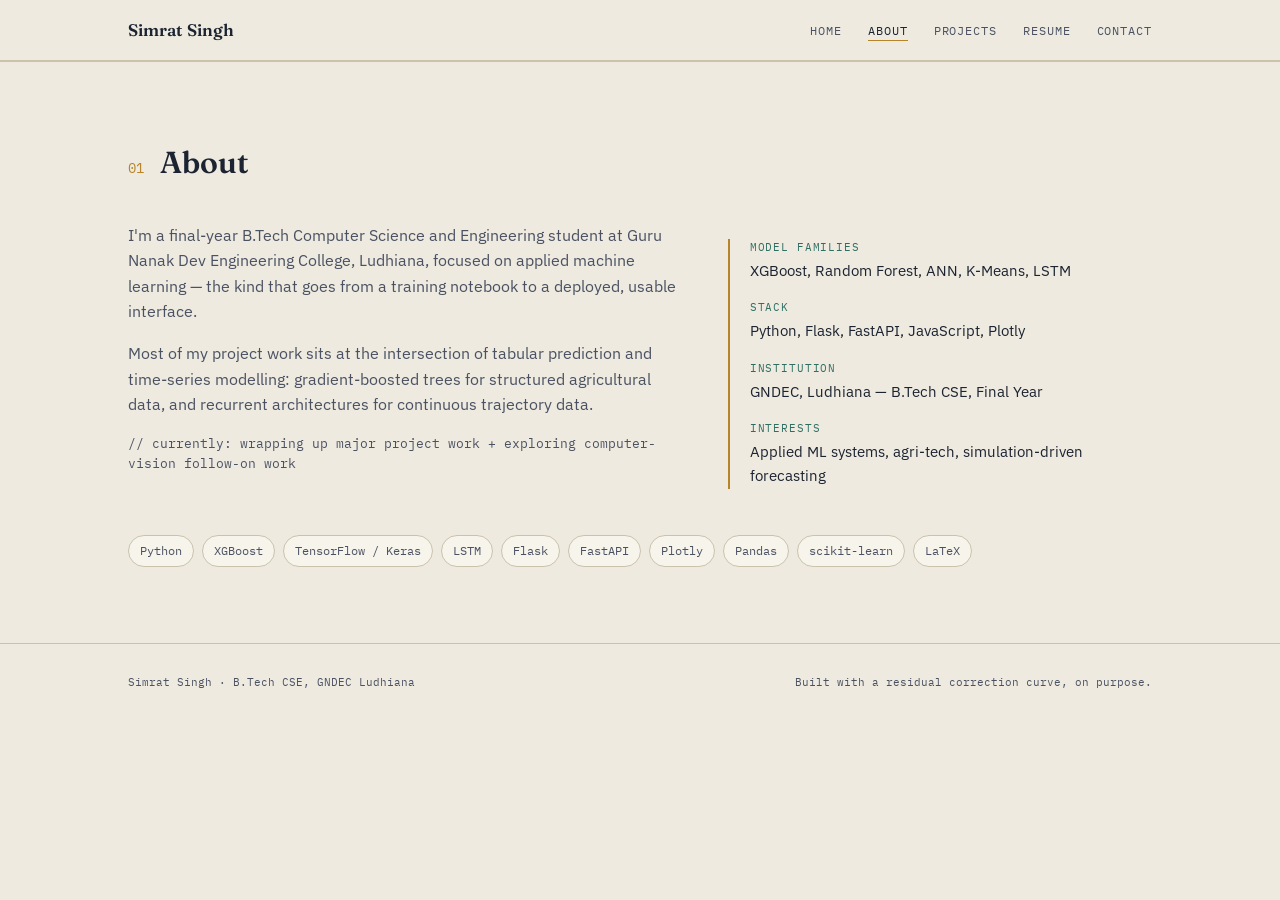
==== about.html @ 045e14f0 "Add files via upload" ====
<!DOCTYPE html>
<html lang="en"><head>
<meta charset="UTF-8"><meta name="viewport" content="width=device-width,initial-scale=1.0">
<title>About — Simrat Singh</title>
<link rel="preconnect" href="https://fonts.googleapis.com">
<link rel="preconnect" href="https://fonts.gstatic.com" crossorigin>
<link href="https://fonts.googleapis.com/css2?family=Fraunces:opsz,wght@9..144,300;9..144,500;9..144,600;9..144,700&family=IBM+Plex+Sans:wght@400;500;600&family=IBM+Plex+Mono:wght@400;500&display=swap" rel="stylesheet">
<link rel="stylesheet" href="style.css">
</head><body>
<nav><div class="wrap"><a class="brand" href="index.html">Simrat Singh</a><ul class="navlinks"><li><a class="" href="index.html">Home</a></li>
<li><a class="active" href="about.html">About</a></li>
<li><a class="" href="projects.html">Projects</a></li>
<li><a class="" href="resume.html">Resume</a></li>
<li><a class="" href="contact.html">Contact</a></li></ul></div></nav>

<section><div class="wrap"><div class="sec-head"><span class="sec-index mono">01</span><h2 class="sec-title">About</h2></div>
<div class="about-grid"><div>
<p>I'm a final-year B.Tech Computer Science and Engineering student at Guru Nanak Dev Engineering College, Ludhiana, focused on applied machine learning — the kind that goes from a training notebook to a deployed, usable interface.</p>
<p>Most of my project work sits at the intersection of tabular prediction and time-series modelling: gradient-boosted trees for structured agricultural data, and recurrent architectures for continuous trajectory data.</p>
<p class="mono" style="font-size:.8rem;color:var(--ink-soft)">// currently: wrapping up major project work + exploring computer-vision follow-on work</p>
</div><dl class="factsheet"><dt>Model families</dt><dd>XGBoost, Random Forest, ANN, K-Means, LSTM</dd><dt>Stack</dt><dd>Python, Flask, FastAPI, JavaScript, Plotly</dd><dt>Institution</dt><dd>GNDEC, Ludhiana — B.Tech CSE, Final Year</dd><dt>Interests</dt><dd>Applied ML systems, agri-tech, simulation-driven forecasting</dd></dl></div>
<ul class="stack" style="margin-top:30px"><li class="chip">Python</li><li class="chip">XGBoost</li><li class="chip">TensorFlow / Keras</li><li class="chip">LSTM</li><li class="chip">Flask</li><li class="chip">FastAPI</li><li class="chip">Plotly</li><li class="chip">Pandas</li><li class="chip">scikit-learn</li><li class="chip">LaTeX</li></ul></div></section>

<footer><div class="wrap" style="display:flex;justify-content:space-between;flex-wrap:wrap;gap:8px"><span>Simrat Singh · B.Tech CSE, GNDEC Ludhiana</span><span>Built with a residual correction curve, on purpose.</span></div></footer>
<div class="toast" id="toast"></div>
<script src="script.js"></script>
</body></html>
---- style.css ----
:root{
  --paper:#eeeae0;--paper-raised:#f7f4ec;--ink:#1c2431;--ink-soft:#4a5162;
  --wheat:#b8842a;--wheat-soft:#e4c584;--signal:#2e6e62;--signal-soft:#bcd6cf;
  --rule:#cac2ab;--danger:#a34437;--radius:2px;--maxw:1080px;
}
*{box-sizing:border-box}
html{scroll-behavior:smooth}
body{margin:0;background:var(--paper);color:var(--ink);font-family:'IBM Plex Sans',sans-serif;font-size:16px;line-height:1.6;-webkit-font-smoothing:antialiased}
::selection{background:var(--wheat-soft);color:var(--ink)}
a{color:inherit}.mono{font-family:'IBM Plex Mono',monospace}
.wrap{max-width:var(--maxw);margin:0 auto;padding:0 28px}
nav{position:sticky;top:0;z-index:50;background:rgba(238,234,224,.9);backdrop-filter:blur(6px);border-bottom:1px solid var(--rule)}
nav .wrap{display:flex;align-items:center;justify-content:space-between;height:60px}
.brand{font-family:'Fraunces',serif;font-weight:600;font-size:1.05rem;text-decoration:none}
.navlinks{display:flex;gap:26px;list-style:none;margin:0;padding:0}
.navlinks a{font-family:'IBM Plex Mono',monospace;font-size:.72rem;letter-spacing:.08em;text-transform:uppercase;text-decoration:none;color:var(--ink-soft);position:relative;padding-bottom:3px}
.navlinks a:after{content:"";position:absolute;left:0;bottom:0;height:1px;width:0;background:var(--wheat);transition:width .25s}
.navlinks a:hover:after,.navlinks a.active:after{width:100%}.navlinks a:hover,.navlinks a.active{color:var(--ink)}
.hero{padding:92px 0 70px;position:relative;overflow:hidden}
.eyebrow{font-family:'IBM Plex Mono',monospace;font-size:.75rem;letter-spacing:.16em;text-transform:uppercase;color:var(--signal);display:flex;align-items:center;gap:10px;margin-bottom:20px}
.eyebrow:before{content:"";width:22px;height:1px;background:var(--signal)}
h1.name{font-family:'Fraunces',serif;font-weight:600;font-size:clamp(2.8rem,7vw,4.8rem);line-height:1.02;margin:0 0 18px}
.hero-sub{font-size:1.08rem;color:var(--ink-soft);max-width:620px;margin:0 0 30px}.hero-sub b{color:var(--ink)}
.hero-actions{display:flex;gap:14px;flex-wrap:wrap}
.btn{font-family:'IBM Plex Mono',monospace;font-size:.78rem;letter-spacing:.04em;padding:12px 20px;border-radius:var(--radius);text-decoration:none;cursor:pointer;border:1px solid var(--ink);background:transparent;color:var(--ink);transition:.2s;display:inline-flex;align-items:center;gap:8px}
.btn:hover{background:var(--ink);color:var(--paper)}.btn.primary{background:var(--ink);color:var(--paper)}.btn.primary:hover{background:var(--signal);border-color:var(--signal)}
.hero-chart{margin-top:56px}.chart-caption{display:flex;justify-content:space-between;font-family:'IBM Plex Mono',monospace;font-size:.68rem;color:var(--ink-soft);text-transform:uppercase;margin-top:10px;gap:15px;flex-wrap:wrap}
.legend-dot{display:inline-block;width:8px;height:8px;border-radius:50%;margin-right:6px}
section{padding:76px 0;border-top:1px solid var(--rule)}
.sec-head{display:flex;align-items:baseline;gap:16px;margin-bottom:36px}.sec-index{color:var(--wheat);font-size:.85rem}
h2.sec-title{font-family:'Fraunces',serif;font-weight:600;font-size:1.9rem;margin:0}
.sec-lede{color:var(--ink-soft);max-width:650px;margin:-22px 0 34px;font-size:.98rem}
.about-grid{display:grid;grid-template-columns:1.3fr 1fr;gap:48px}.about-grid p{color:var(--ink-soft);margin:0 0 16px}
.factsheet{border-left:2px solid var(--wheat);padding-left:20px}.factsheet dt{font-family:'IBM Plex Mono',monospace;font-size:.68rem;text-transform:uppercase;letter-spacing:.08em;color:var(--signal);margin-top:16px}.factsheet dt:first-child{margin-top:0}.factsheet dd{margin:3px 0 0;font-size:.94rem}
.stack,.tags{list-style:none;margin:0;padding:0;display:flex;flex-wrap:wrap;gap:8px}.chip{font-family:'IBM Plex Mono',monospace;font-size:.72rem;padding:6px 11px;border:1px solid var(--rule);border-radius:20px;color:var(--ink-soft);background:var(--paper-raised)}
.project{border:1px solid var(--rule);background:var(--paper-raised);border-radius:var(--radius);padding:30px 32px;margin-bottom:22px}.project-top{display:flex;justify-content:space-between;align-items:flex-start;gap:18px;margin-bottom:10px}.project h3{font-family:'Fraunces',serif;font-size:1.35rem;margin:0}.status{font-family:'IBM Plex Mono',monospace;font-size:.65rem;text-transform:uppercase;padding:3px 9px;border-radius:20px;white-space:nowrap}.done{background:var(--signal-soft);color:var(--signal)}.wip{background:var(--wheat-soft);color:#7a5719}
.project-role{font-family:'IBM Plex Mono',monospace;font-size:.72rem;color:var(--ink-soft);margin-bottom:14px}.project p.desc{color:var(--ink-soft);margin:0 0 16px;font-size:.95rem;max-width:760px}
.tag{font-family:'IBM Plex Mono',monospace;font-size:.66rem;padding:4px 9px;background:var(--paper);border:1px solid var(--rule);color:var(--ink-soft);border-radius:3px}.project-links{display:flex;gap:16px;margin-top:16px}.project-links a{text-decoration:none;font-family:'IBM Plex Mono',monospace;font-size:.74rem;border-bottom:1px solid var(--wheat)}
.repo-grid{display:grid;grid-template-columns:repeat(auto-fill,minmax(260px,1fr));gap:16px}.repo-card{border:1px solid var(--rule);background:var(--paper-raised);padding:20px;text-decoration:none;display:flex;flex-direction:column;gap:10px;transition:.2s}.repo-card:hover{border-color:var(--signal);transform:translateY(-2px)}.repo-name{font-family:'Fraunces',serif;font-weight:600;font-size:1.05rem}.repo-desc{font-size:.86rem;color:var(--ink-soft);flex:1}.repo-meta{display:flex;gap:14px;font-family:'IBM Plex Mono',monospace;font-size:.7rem;color:var(--ink-soft);flex-wrap:wrap}
.gh-controls{display:flex;gap:10px;margin-bottom:18px;flex-wrap:wrap}.gh-controls input{font-family:'IBM Plex Mono',monospace;font-size:.85rem;padding:11px 14px;border:1px solid var(--rule);background:var(--paper-raised);color:var(--ink);min-width:220px;flex:1}.gh-status{font-family:'IBM Plex Mono',monospace;font-size:.75rem;color:var(--ink-soft);min-height:1.2em;margin-bottom:18px}
.resume-box{border:1px solid var(--rule);background:var(--paper-raised);padding:34px;display:flex;gap:32px;align-items:flex-start;flex-wrap:wrap}.dropzone{border:1.5px dashed var(--rule);padding:35px;text-align:center;cursor:pointer;flex:1;min-width:240px}.dropzone:hover,.dropzone.drag{border-color:var(--signal);background:rgba(46,110,98,.05)}.dz-title{font-size:.82rem;margin-bottom:6px}.dz-sub{font-size:.78rem;color:var(--ink-soft)}
.resume-loaded{display:flex;gap:20px;align-items:center;flex-wrap:wrap;width:100%}.resume-icon{width:52px;height:66px;background:var(--danger);display:flex;align-items:center;justify-content:center;color:#fff;font-family:'IBM Plex Mono',monospace;font-size:.6rem}.resume-info{flex:1;min-width:160px}.fname{font-family:'IBM Plex Mono',monospace;font-size:.85rem;word-break:break-all}.fmeta{font-size:.76rem;color:var(--ink-soft);margin-top:3px}.resume-actions{display:flex;gap:10px;flex-wrap:wrap}
.contact-grid{display:flex;gap:45px;flex-wrap:wrap}.contact-item .label{font-family:'IBM Plex Mono',monospace;font-size:.68rem;text-transform:uppercase;letter-spacing:.08em;color:var(--signal);margin-bottom:6px}.contact-item a{text-decoration:none;font-size:1rem;border-bottom:1px solid var(--rule)}
footer{border-top:1px solid var(--rule);padding:30px 0;font-family:'IBM Plex Mono',monospace;font-size:.7rem;color:var(--ink-soft)}
.toast{position:fixed;bottom:24px;left:50%;transform:translateX(-50%) translateY(20px);background:var(--ink);color:var(--paper);font-family:'IBM Plex Mono',monospace;font-size:.78rem;padding:12px 20px;opacity:0;pointer-events:none;transition:.25s;z-index:100}.toast.show{opacity:1;transform:translateX(-50%) translateY(0)}
@media(max-width:760px){.about-grid{grid-template-columns:1fr}.navlinks{gap:12px}.navlinks a{font-size:.6rem}.project{padding:24px}.hero{padding-top:65px}}
@media(max-width:520px){nav .wrap{height:auto;min-height:60px;gap:10px;align-items:flex-start;padding-top:12px;padding-bottom:12px}.navlinks{flex-wrap:wrap;justify-content:flex-end}.chart-caption{display:block}.chart-caption span{display:block;margin:5px 0}}
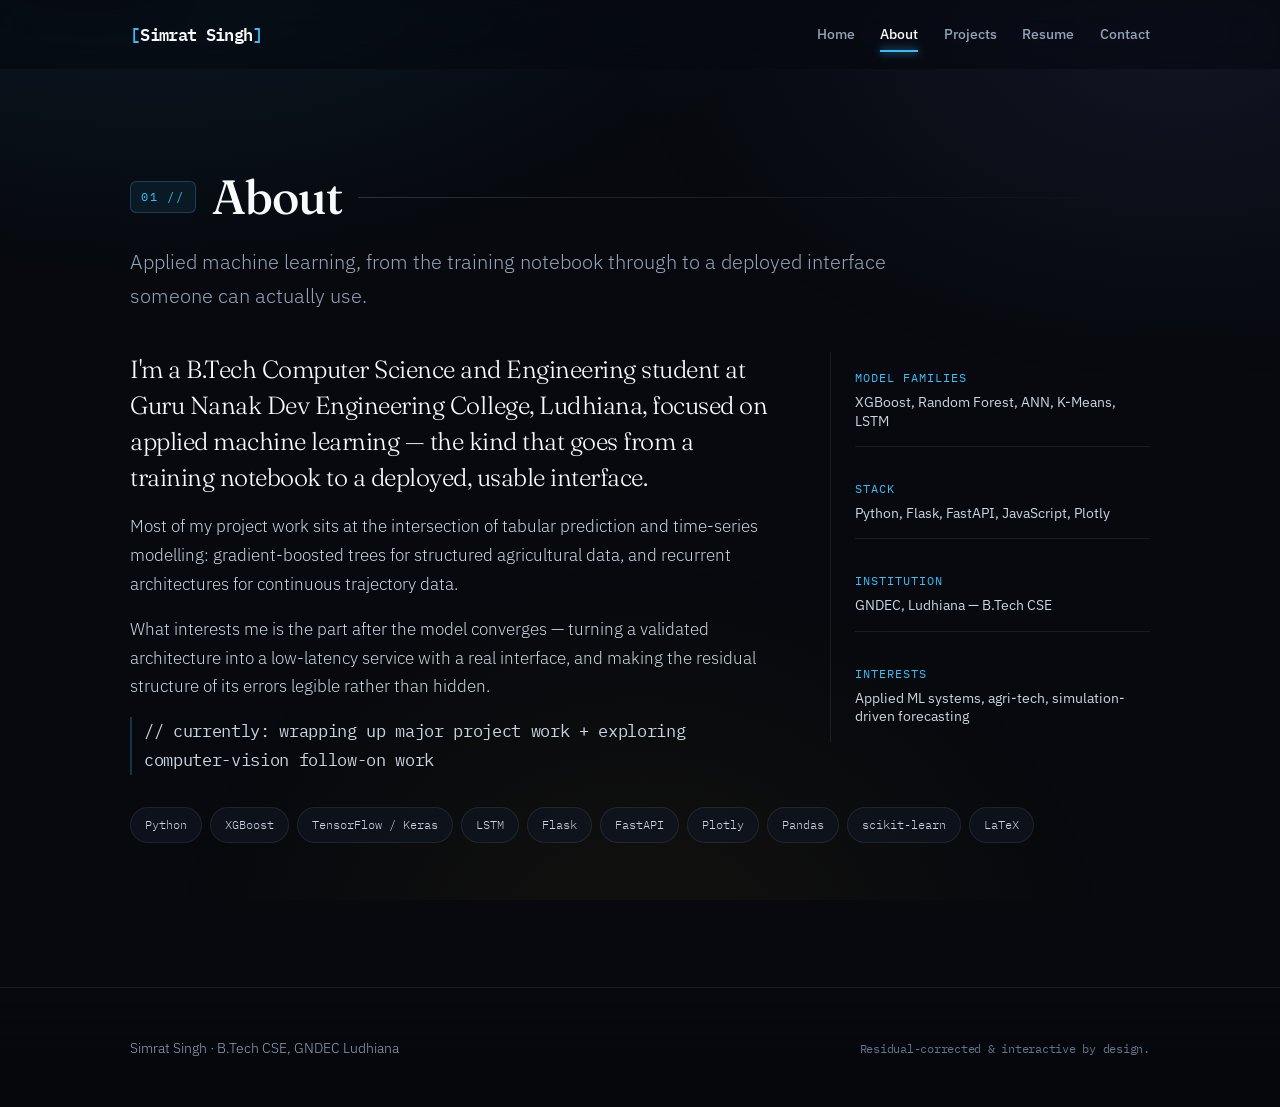
==== commit ed081037: "Redesign site: new layout system, motion, and accessibility pass Rebuilds the portfolio's design sys" ====
--- a/about.html
+++ b/about.html
@@ -1,27 +1,147 @@
 <!DOCTYPE html>
-<html lang="en"><head>
-<meta charset="UTF-8"><meta name="viewport" content="width=device-width,initial-scale=1.0">
-<title>About — Simrat Singh</title>
-<link rel="preconnect" href="https://fonts.googleapis.com">
-<link rel="preconnect" href="https://fonts.gstatic.com" crossorigin>
-<link href="https://fonts.googleapis.com/css2?family=Fraunces:opsz,wght@9..144,300;9..144,500;9..144,600;9..144,700&family=IBM+Plex+Sans:wght@400;500;600&family=IBM+Plex+Mono:wght@400;500&display=swap" rel="stylesheet">
-<link rel="stylesheet" href="style.css">
-</head><body>
-<nav><div class="wrap"><a class="brand" href="index.html">Simrat Singh</a><ul class="navlinks"><li><a class="" href="index.html">Home</a></li>
-<li><a class="active" href="about.html">About</a></li>
-<li><a class="" href="projects.html">Projects</a></li>
-<li><a class="" href="resume.html">Resume</a></li>
-<li><a class="" href="contact.html">Contact</a></li></ul></div></nav>
+<html lang="en">
+<head>
+  <meta charset="UTF-8">
+  <meta name="viewport" content="width=device-width, initial-scale=1.0">
+  <title>About — Simrat Singh</title>
 
-<section><div class="wrap"><div class="sec-head"><span class="sec-index mono">01</span><h2 class="sec-title">About</h2></div>
-<div class="about-grid"><div>
-<p>I'm a final-year B.Tech Computer Science and Engineering student at Guru Nanak Dev Engineering College, Ludhiana, focused on applied machine learning — the kind that goes from a training notebook to a deployed, usable interface.</p>
-<p>Most of my project work sits at the intersection of tabular prediction and time-series modelling: gradient-boosted trees for structured agricultural data, and recurrent architectures for continuous trajectory data.</p>
-<p class="mono" style="font-size:.8rem;color:var(--ink-soft)">// currently: wrapping up major project work + exploring computer-vision follow-on work</p>
-</div><dl class="factsheet"><dt>Model families</dt><dd>XGBoost, Random Forest, ANN, K-Means, LSTM</dd><dt>Stack</dt><dd>Python, Flask, FastAPI, JavaScript, Plotly</dd><dt>Institution</dt><dd>GNDEC, Ludhiana — B.Tech CSE, Final Year</dd><dt>Interests</dt><dd>Applied ML systems, agri-tech, simulation-driven forecasting</dd></dl></div>
-<ul class="stack" style="margin-top:30px"><li class="chip">Python</li><li class="chip">XGBoost</li><li class="chip">TensorFlow / Keras</li><li class="chip">LSTM</li><li class="chip">Flask</li><li class="chip">FastAPI</li><li class="chip">Plotly</li><li class="chip">Pandas</li><li class="chip">scikit-learn</li><li class="chip">LaTeX</li></ul></div></section>
+  <meta name="description" content="About Simrat Singh — B.Tech Computer Science student at GNDEC Ludhiana working on applied machine learning: tabular prediction, time-series modelling, and deployed inference interfaces.">
+  <meta name="author" content="Simrat Singh">
+  <meta name="theme-color" content="#07090e">
+  <link rel="canonical" href="about.html">
 
-<footer><div class="wrap" style="display:flex;justify-content:space-between;flex-wrap:wrap;gap:8px"><span>Simrat Singh · B.Tech CSE, GNDEC Ludhiana</span><span>Built with a residual correction curve, on purpose.</span></div></footer>
-<div class="toast" id="toast"></div>
-<script src="script.js"></script>
-</body></html>+  <meta property="og:type" content="profile">
+  <meta property="og:title" content="About — Simrat Singh">
+  <meta property="og:description" content="Applied machine learning, from training notebook to deployed interface.">
+  <meta name="twitter:card" content="summary_large_image">
+  <meta name="twitter:title" content="About — Simrat Singh">
+  <meta name="twitter:description" content="Applied machine learning, from training notebook to deployed interface.">
+
+  <link rel="icon" href="data:image/svg+xml,%3Csvg xmlns='http://www.w3.org/2000/svg' viewBox='0 0 32 32'%3E%3Crect width='32' height='32' rx='7' fill='%2307090e'/%3E%3Cpath d='M6 22C11 22 13 10 18 10s5 8 8 8' stroke='%2338bdf8' stroke-width='2.5' fill='none' stroke-linecap='round'/%3E%3C/svg%3E">
+
+  <link rel="preconnect" href="https://fonts.googleapis.com">
+  <link rel="preconnect" href="https://fonts.gstatic.com" crossorigin>
+  <link href="https://fonts.googleapis.com/css2?family=Fraunces:ital,opsz,wght@0,9..144,300;0,9..144,500;0,9..144,600;0,9..144,700;1,9..144,400&family=IBM+Plex+Mono:wght@400;500;600&family=IBM+Plex+Sans:wght@300;400;500;600&display=swap" rel="stylesheet">
+
+  <link rel="stylesheet" href="css/00-tokens.css">
+  <link rel="stylesheet" href="css/01-base.css">
+  <link rel="stylesheet" href="css/02-layout.css">
+  <link rel="stylesheet" href="css/03-components.css">
+  <link rel="stylesheet" href="css/04-animations.css">
+  <link rel="stylesheet" href="css/05-redesign.css">
+
+  <!-- Set before paint: if JS never runs, reveal targets stay visible. -->
+  <script>document.documentElement.classList.add('no-js');</script>
+</head>
+<body data-page="about">
+  <a class="skip-link" href="#main">Skip to content</a>
+
+  <div class="scroll-progress" aria-hidden="true"></div>
+  <canvas id="bg-canvas" aria-hidden="true"></canvas>
+  <div class="ambient-spotlight" id="spotlight" aria-hidden="true"></div>
+
+  <span class="nav-sentinel" aria-hidden="true"></span>
+
+  <!-- NAV — identical across all pages; active state derived in js/nav.js -->
+  <nav>
+    <div class="wrap nav-wrap">
+      <a class="brand" href="index.html">
+        <span class="brand-bracket">[</span>Simrat Singh<span class="brand-bracket">]</span>
+      </a>
+      <button class="nav-toggle" type="button" aria-expanded="false"
+              aria-controls="navlinks" aria-label="Toggle navigation menu">
+        <span class="nav-toggle-box" aria-hidden="true">
+          <span class="nav-toggle-bar"></span>
+          <span class="nav-toggle-bar"></span>
+          <span class="nav-toggle-bar"></span>
+        </span>
+      </button>
+      <ul class="navlinks" id="navlinks">
+        <li><a class="nav-item" href="index.html">Home</a></li>
+        <li><a class="nav-item" href="about.html">About</a></li>
+        <li><a class="nav-item" href="projects.html">Projects</a></li>
+        <li><a class="nav-item" href="resume.html">Resume</a></li>
+        <li><a class="nav-item" href="contact.html">Contact</a></li>
+      </ul>
+    </div>
+  </nav>
+
+  <main id="main">
+    <section class="section">
+      <div class="wrap">
+        <div class="sec-head" data-reveal="up">
+          <span class="sec-index mono">01 //</span>
+          <h1 class="sec-title">About</h1>
+        </div>
+
+        <p class="sec-lede" data-reveal="up">
+          Applied machine learning, from the training notebook through to a
+          deployed interface someone can actually use.
+        </p>
+
+        <div class="about-grid" data-reveal-group>
+          <div class="prose" data-reveal="up">
+            <p>
+              I'm a B.Tech Computer Science and Engineering student at Guru Nanak Dev
+              Engineering College, Ludhiana, focused on applied machine learning — the
+              kind that goes from a training notebook to a deployed, usable interface.
+            </p>
+            <p>
+              Most of my project work sits at the intersection of tabular prediction and
+              time-series modelling: gradient-boosted trees for structured agricultural
+              data, and recurrent architectures for continuous trajectory data.
+            </p>
+            <p>
+              What interests me is the part after the model converges — turning a
+              validated architecture into a low-latency service with a real interface,
+              and making the residual structure of its errors legible rather than hidden.
+            </p>
+            <p class="mono prose-note">
+              // currently: wrapping up major project work + exploring
+              computer-vision follow-on work
+            </p>
+          </div>
+
+          <dl class="factsheet" data-reveal="up">
+            <dt class="mono">Model families</dt>
+            <dd>XGBoost, Random Forest, ANN, K-Means, LSTM</dd>
+
+            <dt class="mono">Stack</dt>
+            <dd>Python, Flask, FastAPI, JavaScript, Plotly</dd>
+
+            <dt class="mono">Institution</dt>
+            <dd>GNDEC, Ludhiana — B.Tech CSE</dd>
+
+            <dt class="mono">Interests</dt>
+            <dd>Applied ML systems, agri-tech, simulation-driven forecasting</dd>
+          </dl>
+        </div>
+
+        <h2 class="sr-only">Technologies</h2>
+        <ul class="stack" data-reveal-group>
+          <li class="chip" data-reveal="scale">Python</li>
+          <li class="chip" data-reveal="scale">XGBoost</li>
+          <li class="chip" data-reveal="scale">TensorFlow / Keras</li>
+          <li class="chip" data-reveal="scale">LSTM</li>
+          <li class="chip" data-reveal="scale">Flask</li>
+          <li class="chip" data-reveal="scale">FastAPI</li>
+          <li class="chip" data-reveal="scale">Plotly</li>
+          <li class="chip" data-reveal="scale">Pandas</li>
+          <li class="chip" data-reveal="scale">scikit-learn</li>
+          <li class="chip" data-reveal="scale">LaTeX</li>
+        </ul>
+      </div>
+    </section>
+  </main>
+
+  <footer>
+    <div class="wrap footer-wrap">
+      <span>Simrat Singh · B.Tech CSE, GNDEC Ludhiana</span>
+      <span class="mono footer-note">Residual-corrected &amp; interactive by design.</span>
+    </div>
+  </footer>
+
+  <div class="toast" id="toast"></div>
+  <script type="module" src="js/main.js"></script>
+</body>
+</html>
--- a/css/00-tokens.css
+++ b/css/00-tokens.css
@@ -0,0 +1,167 @@
+/* ==========================================================================
+   00-TOKENS — design system primitives
+   Nothing in this file selects anything. Tokens only.
+   ========================================================================== */
+
+:root {
+  /* ---------- Neutral ramp (cool, blue-leaning slate) ---------- */
+  --n-950: #05070b;
+  --n-900: #07090e;
+  --n-850: #0b0f17;
+  --n-800: #111827;
+  --n-700: #1a2338;
+  --n-600: #334155;
+  --n-500: #475569;
+  --n-400: #64748b;
+  --n-300: #94a3b8;
+  --n-200: #cbd5e1;
+  --n-100: #e2e8f0;
+  --n-050: #f1f5f9;
+  --n-000: #f8fafc;
+
+  /* ---------- Surfaces & elevation ---------- */
+  --bg: var(--n-900);
+  --bg-deep: var(--n-950);
+  --surface-1: rgba(17, 24, 39, 0.55);
+  --surface-2: rgba(26, 35, 58, 0.62);
+  --surface-3: rgba(38, 50, 78, 0.70);
+  --surface-solid: var(--n-850);
+  /* Legacy alias — older rules referenced --surface / --surface-hover */
+  --surface: var(--surface-1);
+  --surface-hover: var(--surface-2);
+
+  --border: rgba(255, 255, 255, 0.08);
+  --border-strong: rgba(255, 255, 255, 0.16);
+  --border-glow: rgba(56, 189, 248, 0.30);
+
+  /* ---------- Text ---------- */
+  --text: var(--n-050);
+  --text-bright: var(--n-000);
+  --text-body: var(--n-200);
+  --muted: var(--n-300);
+  --faint: var(--n-400);
+  --rule: var(--n-600);
+
+  /* ---------- Brand accents ---------- */
+  --signal: #38bdf8;
+  --signal-bright: #7dd3fc;
+  --signal-deep: #0284c7;
+  --signal-ink: #04121f;
+  --signal-glow: rgba(56, 189, 248, 0.25);
+  --signal-wash: rgba(56, 189, 248, 0.08);
+  --signal-edge: rgba(56, 189, 248, 0.25);
+
+  --wheat: #fbbf24;
+  --wheat-wash: rgba(251, 191, 36, 0.10);
+  --wheat-edge: rgba(251, 191, 36, 0.28);
+
+  --accent: #818cf8;
+  --accent-wash: rgba(129, 140, 248, 0.10);
+  --accent-edge: rgba(129, 140, 248, 0.30);
+
+  /* ---------- Semantic state ---------- */
+  --success: #4ade80;
+  --success-wash: rgba(34, 197, 94, 0.08);
+  --success-edge: rgba(34, 197, 94, 0.28);
+
+  --danger: #f87171;
+  --danger-wash: rgba(239, 68, 68, 0.08);
+  --danger-edge: rgba(239, 68, 68, 0.35);
+
+  --warning: var(--wheat);
+  --warning-wash: var(--wheat-wash);
+  --warning-edge: var(--wheat-edge);
+
+  /* ---------- Gradients ---------- */
+  --grad-signal: linear-gradient(135deg, var(--signal) 0%, var(--accent) 100%);
+  --grad-text: linear-gradient(180deg, var(--n-000) 38%, var(--n-200) 100%);
+  --grad-heat: linear-gradient(135deg, var(--wheat) 0%, var(--signal) 100%);
+
+  /* ---------- Typography ---------- */
+  --font-serif: 'Fraunces', Georgia, 'Times New Roman', serif;
+  --font-sans: 'IBM Plex Sans', -apple-system, BlinkMacSystemFont, 'Segoe UI', sans-serif;
+  --font-mono: 'IBM Plex Mono', ui-monospace, 'SF Mono', Menlo, monospace;
+
+  /* Fluid type scale — 320px → 1440px viewport */
+  --fs-xs:    clamp(0.72rem, 0.70rem + 0.10vw, 0.78rem);
+  --fs-sm:    clamp(0.82rem, 0.79rem + 0.14vw, 0.90rem);
+  --fs-base:  clamp(0.94rem, 0.90rem + 0.20vw, 1.05rem);
+  --fs-md:    clamp(1.05rem, 0.99rem + 0.30vw, 1.22rem);
+  --fs-lg:    clamp(1.20rem, 1.09rem + 0.55vw, 1.50rem);
+  --fs-xl:    clamp(1.45rem, 1.24rem + 1.05vw, 2.10rem);
+  --fs-2xl:   clamp(1.85rem, 1.44rem + 2.05vw, 3.00rem);
+  --fs-3xl:   clamp(2.60rem, 1.60rem + 5.00vw, 5.00rem);
+
+  --lh-tight: 1.08;
+  --lh-snug: 1.28;
+  --lh-normal: 1.6;
+  --lh-relaxed: 1.72;
+
+  --tr-tight: -0.04em;
+  --tr-snug: -0.02em;
+  --tr-wide: 0.08em;
+  --tr-wider: 0.14em;
+
+  /* ---------- Spacing (8pt rhythm, fluid at the top end) ---------- */
+  --sp-1: 0.25rem;
+  --sp-2: 0.5rem;
+  --sp-3: 0.75rem;
+  --sp-4: 1rem;
+  --sp-5: 1.5rem;
+  --sp-6: 2rem;
+  --sp-7: 2.5rem;
+  --sp-8: 3rem;
+  --sp-9: clamp(3rem, 2rem + 4vw, 4.5rem);
+  --sp-10: clamp(4rem, 2.5rem + 6vw, 7rem);
+
+  --section-pad: clamp(3.5rem, 2rem + 6vw, 6.5rem);
+
+  /* ---------- Radii ---------- */
+  --r-sm: 6px;
+  --r-md: 10px;
+  --r-lg: 14px;
+  --r-xl: 18px;
+  --r-2xl: 24px;
+  --r-pill: 9999px;
+
+  /* ---------- Layout ---------- */
+  --measure: 1100px;
+  --measure-narrow: 68ch;
+  --gutter: clamp(1.15rem, 4vw, 2.5rem);
+  --nav-h: 68px;
+  --nav-h-compact: 58px;
+
+  /* ---------- Elevation ---------- */
+  --shadow-sm: 0 1px 2px rgba(0, 0, 0, 0.35);
+  --shadow-md: 0 6px 18px -8px rgba(0, 0, 0, 0.55);
+  --shadow-lg: 0 16px 40px -12px rgba(0, 0, 0, 0.65);
+  --shadow-xl: 0 28px 70px -20px rgba(0, 0, 0, 0.75);
+  --shadow-signal: 0 0 24px var(--signal-glow);
+
+  /* ---------- Motion ---------- */
+  --ease-out: cubic-bezier(0.16, 1, 0.3, 1);
+  --ease-in-out: cubic-bezier(0.65, 0, 0.35, 1);
+  --ease-spring: cubic-bezier(0.34, 1.56, 0.64, 1);
+
+  --dur-fast: 140ms;
+  --dur-base: 240ms;
+  --dur-slow: 420ms;
+  --dur-slower: 720ms;
+  --dur-reveal: 800ms;
+
+  --stagger: 70ms;
+
+  /* ---------- Blur ---------- */
+  --blur-nav: 14px;
+  --blur-card: 16px;
+  --blur-sm: 8px;
+
+  /* ---------- Z-index ladder ---------- */
+  --z-canvas: 0;
+  --z-spotlight: 1;
+  --z-content: 2;
+  --z-nav: 100;
+  --z-drawer: 200;
+  --z-toast: 300;
+  --z-skip: 400;
+}
--- a/css/01-base.css
+++ b/css/01-base.css
@@ -0,0 +1,301 @@
+/* ==========================================================================
+   01-BASE — reset, document, typography, focus, motion safety
+   ========================================================================== */
+
+*,
+*::before,
+*::after {
+  margin: 0;
+  padding: 0;
+  box-sizing: border-box;
+}
+
+html {
+  -webkit-text-size-adjust: 100%;
+  scroll-behavior: smooth;
+  scroll-padding-top: calc(var(--nav-h) + var(--sp-4));
+  color-scheme: dark;
+}
+
+body {
+  background-color: var(--bg);
+  color: var(--text);
+  font-family: var(--font-sans);
+  font-size: var(--fs-base);
+  font-weight: 300;
+  line-height: var(--lh-normal);
+  min-height: 100vh;
+  min-height: 100dvh;
+  overflow-x: hidden;
+  position: relative;
+  -webkit-font-smoothing: antialiased;
+  -moz-osx-font-smoothing: grayscale;
+  text-rendering: optimizeLegibility;
+}
+
+/* Page-level ambient wash. Static — costs nothing per frame. */
+body::before {
+  content: '';
+  position: fixed;
+  inset: 0;
+  z-index: var(--z-canvas);
+  pointer-events: none;
+  background:
+    radial-gradient(1100px 620px at 12% -10%, rgba(56, 189, 248, 0.10), transparent 60%),
+    radial-gradient(900px 560px at 92% 4%, rgba(129, 140, 248, 0.09), transparent 62%),
+    radial-gradient(800px 700px at 50% 108%, rgba(251, 191, 36, 0.05), transparent 60%);
+}
+
+/* ---------- Typography ---------- */
+
+h1, h2, h3, h4, h5, h6 {
+  font-family: var(--font-serif);
+  font-weight: 500;
+  line-height: var(--lh-snug);
+  letter-spacing: var(--tr-snug);
+  color: var(--text-bright);
+  text-wrap: balance;
+}
+
+h1 { font-size: var(--fs-2xl); line-height: var(--lh-tight); letter-spacing: var(--tr-tight); }
+h2 { font-size: var(--fs-xl); }
+h3 { font-size: var(--fs-lg); }
+h4 { font-size: var(--fs-md); }
+
+p {
+  text-wrap: pretty;
+}
+
+a {
+  color: var(--signal);
+  text-decoration-color: color-mix(in srgb, var(--signal) 40%, transparent);
+  text-underline-offset: 0.22em;
+  transition: color var(--dur-fast) var(--ease-out);
+}
+
+a:hover {
+  color: var(--signal-bright);
+}
+
+strong { font-weight: 600; color: var(--text-bright); }
+
+ul, ol { list-style: none; }
+
+img, svg, video, canvas {
+  display: block;
+  max-width: 100%;
+}
+
+button {
+  font: inherit;
+  color: inherit;
+  background: none;
+  border: none;
+  cursor: pointer;
+}
+
+input {
+  font: inherit;
+  color: inherit;
+}
+
+::selection {
+  background: var(--signal);
+  color: var(--signal-ink);
+}
+
+/* ---------- Utilities ---------- */
+
+.mono {
+  font-family: var(--font-mono);
+  letter-spacing: var(--tr-snug);
+  font-weight: 400;
+}
+
+.wrap {
+  width: 100%;
+  max-width: var(--measure);
+  margin-inline: auto;
+  padding-inline: var(--gutter);
+  position: relative;
+  z-index: var(--z-content);
+}
+
+.mt-4 { margin-top: var(--sp-5); }
+.pt-0 { padding-top: 0 !important; }
+
+/* Visually hidden but available to assistive tech. */
+.sr-only {
+  position: absolute;
+  width: 1px;
+  height: 1px;
+  padding: 0;
+  margin: -1px;
+  overflow: hidden;
+  clip-path: inset(50%);
+  white-space: nowrap;
+  border: 0;
+}
+
+/* ---------- Skip link ---------- */
+
+.skip-link {
+  position: fixed;
+  top: var(--sp-3);
+  left: var(--sp-3);
+  z-index: var(--z-skip);
+  padding: var(--sp-3) var(--sp-4);
+  background: var(--signal);
+  color: var(--signal-ink);
+  font-family: var(--font-mono);
+  font-size: var(--fs-sm);
+  font-weight: 600;
+  border-radius: var(--r-md);
+  text-decoration: none;
+  box-shadow: var(--shadow-lg);
+  transform: translateY(-160%);
+  transition: transform var(--dur-base) var(--ease-out);
+}
+
+.skip-link:focus-visible {
+  transform: translateY(0);
+}
+
+/* ---------- Focus ---------- */
+
+:focus-visible {
+  outline: 2px solid var(--signal);
+  outline-offset: 3px;
+  border-radius: var(--r-sm);
+}
+
+/* Mouse users don't get the ring; keyboard users always do. */
+:focus:not(:focus-visible) {
+  outline: none;
+}
+
+/* ---------- Background layers ---------- */
+
+#bg-canvas {
+  position: fixed;
+  inset: 0;
+  width: 100%;
+  height: 100%;
+  z-index: var(--z-canvas);
+  pointer-events: none;
+}
+
+.ambient-spotlight {
+  position: fixed;
+  top: 0;
+  left: 0;
+  width: 620px;
+  height: 620px;
+  border-radius: 50%;
+  background: radial-gradient(circle,
+    rgba(56, 189, 248, 0.11) 0%,
+    rgba(129, 140, 248, 0.05) 45%,
+    transparent 70%);
+  pointer-events: none;
+  transform: translate(-50%, -50%);
+  z-index: var(--z-spotlight);
+  opacity: 0;
+  transition: opacity var(--dur-slow) ease;
+  will-change: transform;
+}
+
+.ambient-spotlight.is-active { opacity: 1; }
+
+/* Spotlight follows a fine pointer only — meaningless on touch. */
+@media (hover: none), (pointer: coarse) {
+  .ambient-spotlight { display: none; }
+}
+
+/* ---------- Motion safety ==================================================
+   Two defenses live here:
+   1. Reduced motion neutralizes all transitions/animations.
+   2. [data-reveal] elements are force-shown, so content is NEVER invisible
+      when motion is off. The JS-failure net lives in 04-animations.css.
+   ========================================================================== */
+
+@media (prefers-reduced-motion: reduce) {
+  html { scroll-behavior: auto; }
+
+  *,
+  *::before,
+  *::after {
+    animation-duration: 0.01ms !important;
+    animation-iteration-count: 1 !important;
+    transition-duration: 0.01ms !important;
+    scroll-behavior: auto !important;
+  }
+
+  [data-reveal] {
+    opacity: 1 !important;
+    transform: none !important;
+    clip-path: none !important;
+    filter: none !important;
+  }
+
+  #bg-canvas,
+  .ambient-spotlight {
+    display: none !important;
+  }
+}
+
+/* ---------- Forced colors ---------- */
+
+@media (forced-colors: active) {
+  .gradient-text {
+    -webkit-text-fill-color: currentColor !important;
+    background: none !important;
+  }
+
+  #bg-canvas,
+  .ambient-spotlight,
+  body::before {
+    display: none !important;
+  }
+}
+
+/* ---------- Print ---------- */
+
+@media print {
+  #bg-canvas,
+  .ambient-spotlight,
+  body::before,
+  nav,
+  footer,
+  .skip-link,
+  .scroll-progress,
+  .resume-quick-actions,
+  .doc-sandbox,
+  .toast {
+    display: none !important;
+  }
+
+  body {
+    background: #fff;
+    color: #000;
+    font-size: 11pt;
+  }
+
+  .glass-card {
+    background: none !important;
+    backdrop-filter: none !important;
+    border: 1px solid #ccc !important;
+    box-shadow: none !important;
+    break-inside: avoid;
+  }
+
+  h1, h2, h3, h4 { color: #000 !important; }
+
+  .gradient-text {
+    -webkit-text-fill-color: #000 !important;
+    background: none !important;
+  }
+
+  a { color: #000 !important; text-decoration: underline; }
+
+  .resume-grid { display: block !important; }
+}
--- a/css/02-layout.css
+++ b/css/02-layout.css
@@ -0,0 +1,429 @@
+/* ==========================================================================
+   02-LAYOUT — nav, drawer, hero, sections, footer
+   ========================================================================== */
+
+/* ---------- Scroll progress ---------- */
+
+.scroll-progress {
+  position: fixed;
+  top: 0;
+  left: 0;
+  height: 2px;
+  width: 100%;
+  transform-origin: 0 50%;
+  transform: scaleX(0);
+  background: var(--grad-signal);
+  z-index: calc(var(--z-nav) + 1);
+  pointer-events: none;
+}
+
+/* Pure-CSS scroll-linked bar where supported; JS never touches it. */
+@supports (animation-timeline: scroll()) {
+  .scroll-progress {
+    animation: progress-grow linear;
+    animation-timeline: scroll(root block);
+  }
+  @keyframes progress-grow {
+    from { transform: scaleX(0); }
+    to   { transform: scaleX(1); }
+  }
+}
+
+/* ---------- Nav ---------- */
+
+.nav-sentinel {
+  position: absolute;
+  top: 0;
+  height: 1px;
+  width: 1px;
+  pointer-events: none;
+}
+
+nav {
+  position: sticky;
+  top: 0;
+  z-index: var(--z-nav);
+  background: rgba(7, 9, 14, 0.62);
+  backdrop-filter: blur(var(--blur-nav)) saturate(150%);
+  -webkit-backdrop-filter: blur(var(--blur-nav)) saturate(150%);
+  border-bottom: 1px solid transparent;
+  transition:
+    background var(--dur-base) var(--ease-out),
+    border-color var(--dur-base) var(--ease-out),
+    box-shadow var(--dur-base) var(--ease-out);
+}
+
+/* .is-stuck is set by js/nav.js via an IntersectionObserver sentinel. */
+nav.is-stuck {
+  background: rgba(6, 8, 12, 0.86);
+  border-bottom-color: var(--border);
+  box-shadow: var(--shadow-md);
+}
+
+.nav-wrap {
+  display: flex;
+  justify-content: space-between;
+  align-items: center;
+  height: var(--nav-h);
+  transition: height var(--dur-base) var(--ease-out);
+}
+
+nav.is-stuck .nav-wrap { height: var(--nav-h-compact); }
+
+.brand {
+  font-family: var(--font-mono);
+  font-size: var(--fs-base);
+  font-weight: 600;
+  color: var(--text-bright);
+  text-decoration: none;
+  letter-spacing: var(--tr-tight);
+  white-space: nowrap;
+  display: inline-flex;
+  gap: 1px;
+}
+
+.brand-bracket {
+  color: var(--signal);
+  transition: transform var(--dur-base) var(--ease-spring);
+  display: inline-block;
+}
+
+.brand:hover .brand-bracket:first-child { transform: translateX(-3px); }
+.brand:hover .brand-bracket:last-child  { transform: translateX(3px); }
+
+.navlinks {
+  display: flex;
+  align-items: center;
+  gap: clamp(0.75rem, 2vw, 1.6rem);
+}
+
+.nav-item {
+  position: relative;
+  display: inline-block;
+  color: var(--muted);
+  text-decoration: none;
+  font-size: var(--fs-sm);
+  font-weight: 500;
+  padding-block: 6px;
+  transition: color var(--dur-fast) var(--ease-out);
+}
+
+.nav-item::after {
+  content: '';
+  position: absolute;
+  bottom: 0;
+  left: 0;
+  width: 100%;
+  height: 2px;
+  background: var(--signal);
+  box-shadow: 0 0 8px var(--signal);
+  transform: scaleX(0);
+  transform-origin: 0 50%;
+  transition: transform var(--dur-base) var(--ease-out);
+}
+
+.nav-item:hover { color: var(--text-bright); }
+.nav-item:hover::after { transform: scaleX(1); }
+
+/* Active state is derived from the URL by js/nav.js, never hard-coded. */
+.nav-item[aria-current='page'] { color: var(--text-bright); }
+.nav-item[aria-current='page']::after { transform: scaleX(1); }
+
+/* ---------- Mobile drawer ---------- */
+
+.nav-toggle {
+  display: none;
+  width: 44px;
+  height: 44px;
+  align-items: center;
+  justify-content: center;
+  border-radius: var(--r-md);
+  border: 1px solid var(--border);
+  background: rgba(255, 255, 255, 0.03);
+  transition: background var(--dur-fast) var(--ease-out);
+}
+
+.nav-toggle:hover { background: rgba(255, 255, 255, 0.08); }
+
+.nav-toggle-box {
+  position: relative;
+  width: 20px;
+  height: 14px;
+}
+
+.nav-toggle-bar {
+  position: absolute;
+  left: 0;
+  width: 100%;
+  height: 2px;
+  border-radius: 2px;
+  background: var(--text-bright);
+  transition:
+    transform var(--dur-base) var(--ease-out),
+    opacity var(--dur-fast) linear,
+    top var(--dur-base) var(--ease-out);
+}
+
+.nav-toggle-bar:nth-child(1) { top: 0; }
+.nav-toggle-bar:nth-child(2) { top: 6px; }
+.nav-toggle-bar:nth-child(3) { top: 12px; }
+
+/* Morph to an X */
+.nav-toggle[aria-expanded='true'] .nav-toggle-bar:nth-child(1) {
+  top: 6px;
+  transform: rotate(45deg);
+}
+.nav-toggle[aria-expanded='true'] .nav-toggle-bar:nth-child(2) {
+  opacity: 0;
+  transform: scaleX(0);
+}
+.nav-toggle[aria-expanded='true'] .nav-toggle-bar:nth-child(3) {
+  top: 6px;
+  transform: rotate(-45deg);
+}
+
+@media (max-width: 768px) {
+  .nav-toggle { display: flex; }
+
+  .navlinks {
+    position: fixed;
+    inset: 0;
+    z-index: var(--z-drawer);
+    flex-direction: column;
+    justify-content: center;
+    align-items: flex-start;
+    gap: var(--sp-2);
+    padding: var(--sp-10) var(--gutter);
+    background: rgba(5, 7, 11, 0.97);
+    backdrop-filter: blur(20px);
+    -webkit-backdrop-filter: blur(20px);
+
+    /* Closed: fully hidden AND non-interactive, so links stay untabbable. */
+    opacity: 0;
+    visibility: hidden;
+    pointer-events: none;
+    transform: translateY(-8px);
+    transition:
+      opacity var(--dur-base) var(--ease-out),
+      transform var(--dur-base) var(--ease-out),
+      visibility 0s linear var(--dur-base);
+  }
+
+  .navlinks.is-open {
+    opacity: 1;
+    visibility: visible;
+    pointer-events: auto;
+    transform: translateY(0);
+    transition-delay: 0s;
+  }
+
+  .navlinks li {
+    width: 100%;
+    opacity: 0;
+    transform: translateX(-14px);
+    transition:
+      opacity var(--dur-slow) var(--ease-out),
+      transform var(--dur-slow) var(--ease-out);
+  }
+
+  .navlinks.is-open li {
+    opacity: 1;
+    transform: translateX(0);
+    /* --i is set by js/nav.js for the cascade. */
+    transition-delay: calc(var(--i, 0) * 55ms + 90ms);
+  }
+
+  .nav-item {
+    display: block;
+    width: 100%;
+    font-family: var(--font-serif);
+    font-size: var(--fs-xl);
+    padding-block: var(--sp-3);
+    border-bottom: 1px solid var(--border);
+  }
+
+  .nav-item::after { display: none; }
+
+  .nav-item[aria-current='page'] {
+    color: var(--signal);
+  }
+
+  /* Locks the page behind an open drawer. Both axes are set explicitly —
+     body already carries overflow-x:hidden, and the shorthand alone would
+     leave overflow-y computing to auto. */
+  body.nav-open {
+    overflow-x: hidden;
+    overflow-y: hidden;
+  }
+}
+
+/* ---------- Hero ---------- */
+
+.hero {
+  padding-top: clamp(3rem, 2rem + 6vw, 6rem);
+  padding-bottom: var(--sp-9);
+}
+
+.status-pill {
+  display: inline-flex;
+  align-items: center;
+  gap: var(--sp-2);
+  padding: 7px 15px;
+  border-radius: var(--r-pill);
+  background: var(--signal-wash);
+  border: 1px solid var(--signal-edge);
+  font-size: var(--fs-xs);
+  color: var(--signal);
+  margin-bottom: var(--sp-5);
+}
+
+.pulse-dot {
+  flex: none;
+  width: 7px;
+  height: 7px;
+  background: var(--signal);
+  border-radius: 50%;
+  box-shadow: 0 0 8px var(--signal);
+  animation: pulse 2s infinite ease-in-out;
+}
+
+.name {
+  font-family: var(--font-serif);
+  font-size: var(--fs-3xl);
+  font-weight: 500;
+  letter-spacing: var(--tr-tight);
+  line-height: var(--lh-tight);
+  margin-bottom: var(--sp-5);
+}
+
+/* Gradient text with a guaranteed fallback: `color` is set first, the clip
+   only applies where supported, and forced-colors restores currentColor. */
+.gradient-text {
+  color: var(--text-bright);
+}
+
+@supports ((-webkit-background-clip: text) or (background-clip: text)) {
+  .gradient-text {
+    background: var(--grad-text);
+    -webkit-background-clip: text;
+    background-clip: text;
+    -webkit-text-fill-color: transparent;
+  }
+}
+
+.hero-sub {
+  font-size: var(--fs-md);
+  color: var(--muted);
+  max-width: var(--measure-narrow);
+  margin-bottom: var(--sp-7);
+  font-weight: 300;
+  line-height: var(--lh-relaxed);
+}
+
+.hero-sub .highlight {
+  color: var(--text-bright);
+  font-weight: 500;
+  position: relative;
+  white-space: nowrap;
+}
+
+/* Hairline underglow on the emphasized phrases. */
+.hero-sub .highlight::after {
+  content: '';
+  position: absolute;
+  left: 0;
+  right: 0;
+  bottom: -2px;
+  height: 1px;
+  background: linear-gradient(90deg, var(--signal), transparent);
+}
+
+.hero-actions {
+  display: flex;
+  gap: var(--sp-3);
+  flex-wrap: wrap;
+  margin-bottom: var(--sp-9);
+}
+
+/* ---------- Sections ---------- */
+
+.section {
+  padding-block: var(--section-pad);
+}
+
+.sec-head {
+  display: flex;
+  align-items: baseline;
+  gap: var(--sp-3);
+  margin-bottom: var(--sp-5);
+}
+
+.sec-index {
+  color: var(--signal);
+  font-size: var(--fs-sm);
+  flex: none;
+}
+
+.sec-title {
+  font-family: var(--font-serif);
+  font-size: var(--fs-xl);
+  font-weight: 500;
+  letter-spacing: var(--tr-snug);
+}
+
+.sec-lede {
+  color: var(--muted);
+  font-size: var(--fs-md);
+  max-width: var(--measure-narrow);
+  margin-bottom: var(--sp-7);
+  line-height: var(--lh-relaxed);
+}
+
+/* ---------- Content grids ---------- */
+
+.about-grid {
+  display: grid;
+  grid-template-columns: 1.4fr 1fr;
+  gap: var(--sp-5);
+  align-items: start;
+}
+
+.resume-grid {
+  display: grid;
+  grid-template-columns: 1.5fr 1fr;
+  gap: var(--sp-5);
+  align-items: start;
+}
+
+@media (max-width: 900px) {
+  .about-grid,
+  .resume-grid {
+    grid-template-columns: 1fr;
+  }
+}
+
+/* ---------- Footer ---------- */
+
+footer {
+  border-top: 1px solid var(--border);
+  padding-block: var(--sp-7);
+  margin-top: var(--sp-6);
+  color: var(--muted);
+  font-size: var(--fs-sm);
+  background: linear-gradient(180deg, transparent, rgba(5, 7, 11, 0.85));
+  position: relative;
+  z-index: var(--z-content);
+}
+
+.footer-wrap {
+  display: flex;
+  justify-content: space-between;
+  align-items: center;
+  flex-wrap: wrap;
+  gap: var(--sp-3);
+}
+
+.footer-note {
+  color: var(--faint);
+  font-size: var(--fs-xs);
+}
--- a/css/03-components.css
+++ b/css/03-components.css
@@ -0,0 +1,1028 @@
+/* ==========================================================================
+   03-COMPONENTS — cards, buttons, badges, tags, projects, repos,
+   contact, resume, forms, toast
+   ========================================================================== */
+
+/* ---------- Glass card ==================================================
+   NOTE: backdrop-filter over the animated canvas is the site's main perf
+   risk. These cards must never be transform-animated (see .tilt-card,
+   which wraps rather than replaces them), and the blur is dropped on
+   small viewports where the GPU cost is worst.
+   ======================================================================== */
+
+.glass-card {
+  position: relative;
+  background: var(--surface-1);
+  border: 1px solid var(--border);
+  backdrop-filter: blur(var(--blur-card)) saturate(140%);
+  -webkit-backdrop-filter: blur(var(--blur-card)) saturate(140%);
+  border-radius: var(--r-xl);
+  padding: clamp(1.25rem, 1rem + 1.5vw, 1.9rem);
+  transition:
+    border-color var(--dur-base) var(--ease-out),
+    box-shadow var(--dur-base) var(--ease-out),
+    background var(--dur-base) var(--ease-out);
+}
+
+/* Top hairline — catches the light like a real glass edge. */
+.glass-card::before {
+  content: '';
+  position: absolute;
+  inset: 0 0 auto 0;
+  height: 1px;
+  border-radius: var(--r-xl) var(--r-xl) 0 0;
+  background: linear-gradient(90deg,
+    transparent, rgba(255, 255, 255, 0.22) 45%, transparent);
+  opacity: 0.7;
+  pointer-events: none;
+}
+
+.glass-card:hover {
+  border-color: var(--border-glow);
+  background: var(--surface-2);
+  box-shadow: var(--shadow-lg), 0 0 0 1px var(--signal-wash);
+}
+
+/* Drop the blur where it costs the most and shows the least. */
+@media (max-width: 900px) {
+  .glass-card {
+    backdrop-filter: none;
+    -webkit-backdrop-filter: none;
+    background: rgba(13, 18, 29, 0.88);
+  }
+  .glass-card:hover { background: rgba(19, 26, 42, 0.92); }
+}
+
+/* Cursor-tracked spotlight. --mx/--my are set by js/motion.js. */
+.spotlight-card::after {
+  content: '';
+  position: absolute;
+  inset: 0;
+  border-radius: inherit;
+  pointer-events: none;
+  opacity: 0;
+  transition: opacity var(--dur-base) var(--ease-out);
+  background: radial-gradient(
+    380px circle at var(--mx, 50%) var(--my, 50%),
+    rgba(56, 189, 248, 0.10),
+    transparent 42%);
+}
+
+.spotlight-card:hover::after { opacity: 1; }
+
+@media (hover: none), (pointer: coarse) {
+  .spotlight-card::after { display: none; }
+}
+
+/* ---------- Buttons ---------- */
+
+.btn {
+  position: relative;
+  display: inline-flex;
+  align-items: center;
+  justify-content: center;
+  gap: var(--sp-2);
+  padding: 0.8rem 1.45rem;
+  font-family: var(--font-sans);
+  font-size: var(--fs-sm);
+  font-weight: 500;
+  border-radius: var(--r-md);
+  text-decoration: none;
+  cursor: pointer;
+  white-space: nowrap;
+  border: 1px solid transparent;
+  transition:
+    transform var(--dur-base) var(--ease-out),
+    background var(--dur-base) var(--ease-out),
+    border-color var(--dur-base) var(--ease-out),
+    box-shadow var(--dur-base) var(--ease-out),
+    color var(--dur-base) var(--ease-out);
+}
+
+.btn svg { flex: none; }
+
+.btn:active { transform: translateY(0) scale(0.985); }
+
+.btn.primary {
+  background: var(--signal);
+  color: var(--signal-ink);
+  border-color: var(--signal);
+  box-shadow: var(--shadow-signal);
+  font-weight: 600;
+}
+
+.btn.primary:hover {
+  background: var(--signal-bright);
+  border-color: var(--signal-bright);
+  transform: translateY(-2px);
+  box-shadow: 0 6px 28px rgba(56, 189, 248, 0.42);
+}
+
+.btn.glass {
+  background: rgba(255, 255, 255, 0.04);
+  color: var(--text);
+  border-color: var(--border);
+  backdrop-filter: blur(var(--blur-sm));
+  -webkit-backdrop-filter: blur(var(--blur-sm));
+}
+
+.btn.glass:hover {
+  background: rgba(255, 255, 255, 0.09);
+  border-color: var(--border-strong);
+  transform: translateY(-2px);
+  box-shadow: var(--shadow-md);
+}
+
+/* Arrow nudge on hover — targets the trailing icon only. */
+.btn svg:last-child {
+  transition: transform var(--dur-base) var(--ease-out);
+}
+.btn:hover svg:last-child { transform: translateX(3px); }
+
+/* ---------- Placeholder links ==========================================
+   These stand in for URLs the owner hasn't supplied yet. Marked visibly
+   and semantically rather than left as silently-dead href="#".
+   ======================================================================== */
+
+.is-placeholder {
+  opacity: 0.5;
+  cursor: not-allowed;
+  filter: saturate(0.35);
+  position: relative;
+}
+
+.is-placeholder:hover {
+  transform: none !important;
+  box-shadow: none !important;
+}
+
+.is-placeholder::after {
+  content: 'soon';
+  font-family: var(--font-mono);
+  font-size: 0.62rem;
+  letter-spacing: var(--tr-wide);
+  text-transform: uppercase;
+  padding: 2px 6px;
+  margin-left: 2px;
+  border-radius: var(--r-sm);
+  border: 1px dashed currentColor;
+  opacity: 0.8;
+}
+
+/* ---------- Badges ---------- */
+
+.badge {
+  flex: none;
+  display: inline-flex;
+  align-items: center;
+  gap: 6px;
+  padding: 5px 11px;
+  border-radius: var(--r-pill);
+  font-size: 0.68rem;
+  font-weight: 500;
+  letter-spacing: var(--tr-wide);
+  text-transform: uppercase;
+  white-space: nowrap;
+  border: 1px solid;
+}
+
+.badge::before {
+  content: '';
+  width: 5px;
+  height: 5px;
+  border-radius: 50%;
+  background: currentColor;
+  box-shadow: 0 0 6px currentColor;
+}
+
+.badge-success {
+  color: var(--success);
+  background: var(--success-wash);
+  border-color: var(--success-edge);
+}
+
+.badge-accent {
+  color: var(--accent);
+  background: var(--accent-wash);
+  border-color: var(--accent-edge);
+}
+
+.badge-warning {
+  color: var(--warning);
+  background: var(--warning-wash);
+  border-color: var(--warning-edge);
+}
+
+/* ---------- Tags & chips ---------- */
+
+.tags-container {
+  display: flex;
+  flex-wrap: wrap;
+  gap: var(--sp-2);
+}
+
+.tag {
+  display: inline-block;
+  padding: 4px 10px;
+  font-size: var(--fs-xs);
+  color: var(--muted);
+  background: rgba(255, 255, 255, 0.035);
+  border: 1px solid var(--border);
+  border-radius: var(--r-sm);
+  transition:
+    color var(--dur-fast) var(--ease-out),
+    border-color var(--dur-fast) var(--ease-out),
+    background var(--dur-fast) var(--ease-out);
+}
+
+.tag:hover {
+  color: var(--signal);
+  border-color: var(--signal-edge);
+  background: var(--signal-wash);
+}
+
+.stack {
+  display: flex;
+  flex-wrap: wrap;
+  gap: var(--sp-2);
+  margin-top: var(--sp-6);
+}
+
+.chip {
+  display: inline-flex;
+  align-items: center;
+  padding: 7px 14px;
+  font-family: var(--font-mono);
+  font-size: var(--fs-xs);
+  color: var(--text-body);
+  background: var(--surface-1);
+  border: 1px solid var(--border);
+  border-radius: var(--r-pill);
+  transition:
+    transform var(--dur-base) var(--ease-spring),
+    color var(--dur-fast) var(--ease-out),
+    border-color var(--dur-fast) var(--ease-out);
+}
+
+.chip:hover {
+  color: var(--signal);
+  border-color: var(--signal-edge);
+  transform: translateY(-3px);
+}
+
+/* ---------- Factsheet ==================================================
+   Styled on the <dt>/<dd> elements directly, so it works both with the
+   .fact-item wrapper (index) and on a bare <dl> (about).
+   ======================================================================== */
+
+.factsheet {
+  display: flex;
+  flex-direction: column;
+  gap: var(--sp-4);
+}
+
+.factsheet dt,
+.fact-item dt {
+  font-family: var(--font-mono);
+  font-size: var(--fs-xs);
+  color: var(--signal);
+  letter-spacing: var(--tr-wide);
+  text-transform: uppercase;
+  margin-bottom: 4px;
+}
+
+.factsheet dd,
+.fact-item dd {
+  font-size: var(--fs-sm);
+  color: var(--text-body);
+  font-weight: 400;
+  line-height: var(--lh-snug);
+}
+
+/* Bare <dl> needs its own row spacing. */
+.factsheet > dd + dt { margin-top: var(--sp-4); }
+
+.fact-item + .fact-item { margin-top: 0; }
+
+/* ---------- Prose ---------- */
+
+.summary-p,
+.prose p {
+  color: var(--text-body);
+  font-size: var(--fs-base);
+  line-height: var(--lh-relaxed);
+}
+
+.prose p + p { margin-top: var(--sp-4); }
+
+.prose-note {
+  font-size: var(--fs-xs);
+  color: var(--faint);
+  margin-top: var(--sp-5);
+  padding-left: var(--sp-3);
+  border-left: 2px solid var(--signal-edge);
+}
+
+.main-statement {
+  display: flex;
+  flex-direction: column;
+  align-items: flex-start;
+}
+
+/* ---------- Hero telemetry chart ---------- */
+
+.hero-chart { padding: clamp(1rem, 0.75rem + 1vw, 1.5rem); }
+
+.chart-header {
+  display: flex;
+  justify-content: space-between;
+  align-items: center;
+  flex-wrap: wrap;
+  gap: var(--sp-2);
+  margin-bottom: var(--sp-4);
+  font-size: var(--fs-xs);
+}
+
+.chart-tag {
+  color: var(--signal);
+  letter-spacing: var(--tr-wide);
+}
+
+.chart-metric {
+  color: var(--wheat);
+  font-variant-numeric: tabular-nums;
+}
+
+.chart-svg {
+  overflow: visible;
+  filter: drop-shadow(0 4px 12px rgba(0, 0, 0, 0.4));
+}
+
+.chart-caption {
+  display: flex;
+  flex-wrap: wrap;
+  gap: var(--sp-4);
+  margin-top: var(--sp-4);
+  font-size: var(--fs-xs);
+  color: var(--muted);
+}
+
+.legend-dot {
+  display: inline-block;
+  width: 8px;
+  height: 8px;
+  border-radius: 50%;
+  margin-right: 6px;
+  vertical-align: middle;
+}
+
+.residual-line { opacity: 0.85; }
+
+/* ---------- Metrics row ---------- */
+
+.metrics-row {
+  display: grid;
+  grid-template-columns: repeat(auto-fit, minmax(150px, 1fr));
+  gap: var(--sp-3);
+  margin-top: var(--sp-6);
+}
+
+.metric {
+  padding: var(--sp-4);
+  border: 1px solid var(--border);
+  border-radius: var(--r-lg);
+  background: rgba(255, 255, 255, 0.02);
+}
+
+.metric-value {
+  display: block;
+  font-family: var(--font-serif);
+  font-size: var(--fs-xl);
+  font-weight: 500;
+  color: var(--text-bright);
+  line-height: 1.1;
+  font-variant-numeric: tabular-nums;
+}
+
+.metric-label {
+  display: block;
+  font-family: var(--font-mono);
+  font-size: var(--fs-xs);
+  color: var(--faint);
+  letter-spacing: var(--tr-wide);
+  text-transform: uppercase;
+  margin-top: 6px;
+}
+
+/* ---------- Projects ---------- */
+
+.projects-list {
+  display: flex;
+  flex-direction: column;
+  gap: var(--sp-5);
+}
+
+.project-card {
+  display: flex;
+  flex-direction: column;
+  gap: var(--sp-4);
+  overflow: hidden;
+}
+
+/* Accent rail that fills in on hover. */
+.project-card::after {
+  content: '';
+  position: absolute;
+  top: 0;
+  left: 0;
+  bottom: 0;
+  width: 2px;
+  background: var(--grad-signal);
+  transform: scaleY(0);
+  transform-origin: 50% 0;
+  transition: transform var(--dur-slow) var(--ease-out);
+}
+
+.project-card:hover::after { transform: scaleY(1); }
+
+.project-header {
+  display: flex;
+  justify-content: space-between;
+  align-items: flex-start;
+  gap: var(--sp-4);
+  flex-wrap: wrap;
+}
+
+.project-meta {
+  display: block;
+  font-size: var(--fs-xs);
+  color: var(--signal);
+  letter-spacing: var(--tr-snug);
+  margin-bottom: 6px;
+}
+
+.project-heading {
+  font-family: var(--font-serif);
+  font-size: var(--fs-lg);
+  font-weight: 500;
+  color: var(--text-bright);
+  letter-spacing: var(--tr-snug);
+  line-height: var(--lh-snug);
+}
+
+.project-description {
+  color: var(--muted);
+  font-size: var(--fs-sm);
+  line-height: var(--lh-relaxed);
+  max-width: 72ch;
+}
+
+.project-actions {
+  display: flex;
+  flex-wrap: wrap;
+  gap: var(--sp-3);
+  margin-top: var(--sp-1);
+}
+
+@media (max-width: 560px) {
+  .project-actions .btn { flex: 1 1 100%; }
+}
+
+/* ---------- GitHub panel ---------- */
+
+.gh-panel { margin-bottom: var(--sp-5); }
+
+.gh-controls {
+  display: flex;
+  gap: var(--sp-3);
+  flex-wrap: wrap;
+  align-items: center;
+}
+
+.input-wrapper {
+  display: flex;
+  align-items: center;
+  flex: 1 1 260px;
+  min-width: 0;
+  background: rgba(5, 7, 11, 0.6);
+  border: 1px solid var(--border);
+  border-radius: var(--r-md);
+  padding-inline: var(--sp-3);
+  transition:
+    border-color var(--dur-fast) var(--ease-out),
+    box-shadow var(--dur-fast) var(--ease-out);
+}
+
+.input-wrapper:focus-within {
+  border-color: var(--signal);
+  box-shadow: 0 0 0 3px var(--signal-wash);
+}
+
+.input-prefix {
+  flex: none;
+  color: var(--faint);
+  font-size: var(--fs-sm);
+  user-select: none;
+}
+
+.gh-input {
+  flex: 1;
+  min-width: 0;
+  padding: 0.75rem 0;
+  background: none;
+  border: none;
+  color: var(--text-bright);
+  font-family: var(--font-mono);
+  font-size: var(--fs-sm);
+}
+
+/* The wrapper shows the focus ring instead. */
+.gh-input:focus { outline: none; }
+.gh-input::placeholder { color: var(--n-500); }
+
+.gh-status {
+  margin-top: var(--sp-3);
+  font-size: var(--fs-xs);
+  color: var(--muted);
+  min-height: 1.2em;
+}
+
+.gh-status[data-state='error'] { color: var(--danger); }
+.gh-status[data-state='success'] { color: var(--success); }
+.gh-status[data-state='loading'] { color: var(--signal); }
+
+/* ---------- Repo grid ---------- */
+
+.repo-grid {
+  display: grid;
+  grid-template-columns: repeat(auto-fill, minmax(min(100%, 280px), 1fr));
+  gap: var(--sp-4);
+}
+
+.repo-card {
+  display: flex;
+  flex-direction: column;
+  gap: var(--sp-3);
+  padding: var(--sp-5);
+  text-decoration: none;
+  color: inherit;
+}
+
+.repo-top {
+  display: flex;
+  justify-content: space-between;
+  align-items: flex-start;
+  gap: var(--sp-3);
+}
+
+.repo-title {
+  display: inline-flex;
+  align-items: center;
+  gap: var(--sp-2);
+  font-size: var(--fs-sm);
+  font-weight: 500;
+  color: var(--text-bright);
+  word-break: break-word;
+  transition: color var(--dur-fast) var(--ease-out);
+}
+
+.repo-card:hover .repo-title { color: var(--signal); }
+
+.repo-title svg { flex: none; }
+
+.repo-stars {
+  flex: none;
+  font-size: var(--fs-xs);
+  color: var(--wheat);
+  font-variant-numeric: tabular-nums;
+}
+
+.repo-desc {
+  flex: 1;
+  font-size: var(--fs-xs);
+  color: var(--muted);
+  line-height: var(--lh-normal);
+  /* Keeps every card the same height regardless of description length. */
+  display: -webkit-box;
+  -webkit-line-clamp: 3;
+  line-clamp: 3;
+  -webkit-box-orient: vertical;
+  overflow: hidden;
+}
+
+.repo-footer {
+  display: flex;
+  justify-content: space-between;
+  align-items: center;
+  gap: var(--sp-3);
+  font-size: var(--fs-xs);
+  color: var(--faint);
+  padding-top: var(--sp-3);
+  border-top: 1px solid var(--border);
+}
+
+.repo-lang {
+  display: inline-flex;
+  align-items: center;
+  gap: 6px;
+}
+
+.lang-circle {
+  width: 9px;
+  height: 9px;
+  border-radius: 50%;
+  background: var(--signal);
+  box-shadow: 0 0 6px var(--signal-glow);
+  flex: none;
+}
+
+/* ---------- Contact ---------- */
+
+.contact-grid {
+  display: grid;
+  grid-template-columns: repeat(auto-fit, minmax(min(100%, 260px), 1fr));
+  gap: var(--sp-4);
+}
+
+.contact-item {
+  position: relative;
+  display: flex;
+  flex-direction: column;
+  gap: var(--sp-2);
+  padding: var(--sp-5);
+  background: var(--surface-1);
+  border: 1px solid var(--border);
+  border-radius: var(--r-lg);
+  overflow: hidden;
+  transition:
+    border-color var(--dur-base) var(--ease-out),
+    background var(--dur-base) var(--ease-out),
+    transform var(--dur-base) var(--ease-out);
+}
+
+.contact-item:hover {
+  border-color: var(--signal-edge);
+  background: var(--surface-2);
+  transform: translateY(-3px);
+}
+
+.contact-item .label {
+  display: flex;
+  align-items: center;
+  gap: var(--sp-2);
+  font-family: var(--font-mono);
+  font-size: var(--fs-xs);
+  color: var(--signal);
+  letter-spacing: var(--tr-wide);
+  text-transform: uppercase;
+}
+
+.contact-item .label svg { flex: none; }
+
+.contact-item a,
+.contact-value {
+  font-size: var(--fs-sm);
+  color: var(--text-bright);
+  text-decoration: none;
+  word-break: break-word;
+  transition: color var(--dur-fast) var(--ease-out);
+}
+
+.contact-item a:hover { color: var(--signal); }
+
+.contact-item[data-placeholder] {
+  border-style: dashed;
+}
+
+.contact-item[data-placeholder] .contact-value {
+  color: var(--faint);
+  font-style: italic;
+}
+
+.contact-item[data-placeholder]:hover {
+  transform: none;
+  border-color: var(--border);
+  background: var(--surface-1);
+}
+
+/* ---------- Resume ---------- */
+
+.resume-hero {
+  display: flex;
+  justify-content: space-between;
+  align-items: flex-start;
+  flex-wrap: wrap;
+  gap: var(--sp-5);
+  margin-bottom: var(--sp-7);
+}
+
+.resume-hero .sec-lede { margin-bottom: 0; }
+
+.resume-quick-actions {
+  display: flex;
+  gap: var(--sp-3);
+  align-items: center;
+  flex-wrap: wrap;
+}
+
+.resume-main,
+.resume-sidebar {
+  display: flex;
+  flex-direction: column;
+  gap: var(--sp-5);
+}
+
+.cv-block { padding: clamp(1.25rem, 1rem + 1.5vw, 1.9rem); }
+
+.cv-section-title {
+  display: flex;
+  align-items: center;
+  gap: var(--sp-2);
+  margin-bottom: var(--sp-5);
+  border-bottom: 1px solid var(--border);
+  padding-bottom: var(--sp-3);
+}
+
+.cv-section-title h3 {
+  font-family: var(--font-serif);
+  font-size: var(--fs-md);
+  font-weight: 500;
+  color: var(--text-bright);
+}
+
+.sec-sub-index {
+  color: var(--signal);
+  font-size: var(--fs-sm);
+  flex: none;
+}
+
+/* ---------- Timeline ---------- */
+
+.timeline {
+  display: flex;
+  flex-direction: column;
+  gap: var(--sp-6);
+  position: relative;
+  padding-left: var(--sp-5);
+}
+
+.timeline::before {
+  content: '';
+  position: absolute;
+  top: 8px;
+  bottom: 8px;
+  left: 0;
+  width: 2px;
+  background: linear-gradient(180deg,
+    var(--signal-edge), var(--border) 40%, transparent);
+}
+
+.timeline-item { position: relative; }
+
+.timeline-item::before {
+  content: '';
+  position: absolute;
+  left: calc(-1 * var(--sp-5) - 4px);
+  top: 7px;
+  width: 10px;
+  height: 10px;
+  border-radius: 50%;
+  background: var(--signal);
+  box-shadow: 0 0 0 4px rgba(56, 189, 248, 0.12), 0 0 12px var(--signal-glow);
+}
+
+.timeline-header {
+  display: flex;
+  justify-content: space-between;
+  align-items: baseline;
+  flex-wrap: wrap;
+  gap: var(--sp-2);
+  margin-bottom: var(--sp-2);
+}
+
+.timeline-role {
+  font-family: var(--font-sans);
+  font-size: var(--fs-base);
+  font-weight: 600;
+  color: var(--text-bright);
+  letter-spacing: 0;
+}
+
+.timeline-org {
+  display: block;
+  font-size: var(--fs-sm);
+  color: var(--wheat);
+  margin-top: 3px;
+}
+
+.timeline-date {
+  flex: none;
+  font-size: var(--fs-xs);
+  color: var(--faint);
+  padding: 3px 9px;
+  border: 1px solid var(--border);
+  border-radius: var(--r-pill);
+}
+
+.timeline-body {
+  font-size: var(--fs-sm);
+  color: var(--muted);
+  line-height: var(--lh-relaxed);
+}
+
+/* ---------- Skills ---------- */
+
+.skill-group + .skill-group { margin-top: var(--sp-4); }
+
+.skill-category {
+  display: block;
+  font-family: var(--font-mono);
+  font-size: var(--fs-xs);
+  color: var(--signal);
+  letter-spacing: var(--tr-wide);
+  margin-bottom: var(--sp-2);
+}
+
+/* ---------- Dropzone ==================================================
+   A real <button> in the markup, so keyboard activation is free.
+   ======================================================================== */
+
+.dropzone {
+  width: 100%;
+  border: 2px dashed var(--signal-edge);
+  background: rgba(5, 7, 11, 0.4);
+  border-radius: var(--r-lg);
+  padding: var(--sp-7) var(--sp-5);
+  text-align: center;
+  cursor: pointer;
+  display: flex;
+  flex-direction: column;
+  align-items: center;
+  justify-content: center;
+  gap: var(--sp-2);
+  transition:
+    border-color var(--dur-base) var(--ease-out),
+    background var(--dur-base) var(--ease-out),
+    box-shadow var(--dur-base) var(--ease-out);
+}
+
+.dropzone:hover,
+.dropzone.dragover {
+  border-color: var(--signal);
+  background: var(--signal-wash);
+  box-shadow: 0 0 24px rgba(56, 189, 248, 0.15);
+}
+
+.dropzone.dragover { border-style: solid; }
+
+.dz-icon { margin-bottom: var(--sp-1); }
+
+.dz-title {
+  font-family: var(--font-mono);
+  font-size: var(--fs-sm);
+  font-weight: 500;
+  color: var(--text);
+}
+
+.dz-sub {
+  font-size: var(--fs-xs);
+  color: var(--faint);
+}
+
+/* State classes replace the inline styles the old JS wrote. */
+.pdf-feedback {
+  margin-top: var(--sp-4);
+  padding: var(--sp-3) var(--sp-4);
+  border-radius: var(--r-md);
+  font-family: var(--font-mono);
+  font-size: var(--fs-xs);
+  line-height: var(--lh-normal);
+  word-break: break-word;
+  border: 1px solid transparent;
+}
+
+.pdf-feedback[hidden] { display: none; }
+
+.pdf-feedback[data-state='success'] {
+  background: var(--success-wash);
+  border-color: var(--success-edge);
+  color: var(--success);
+}
+
+.pdf-feedback[data-state='error'] {
+  background: var(--danger-wash);
+  border-color: var(--danger-edge);
+  color: var(--danger);
+}
+
+.pdf-feedback a {
+  color: var(--signal);
+  text-decoration: underline;
+  display: inline-block;
+  margin-top: var(--sp-1);
+}
+
+/* ---------- Note callout ---------- */
+
+.note {
+  display: flex;
+  gap: var(--sp-3);
+  padding: var(--sp-4);
+  background: var(--wheat-wash);
+  border: 1px solid var(--wheat-edge);
+  border-radius: var(--r-md);
+  font-size: var(--fs-xs);
+  color: var(--text-body);
+  line-height: var(--lh-normal);
+}
+
+.note svg { flex: none; color: var(--wheat); margin-top: 2px; }
+
+/* ---------- Marquee ---------- */
+
+.marquee {
+  position: relative;
+  overflow: hidden;
+  padding-block: var(--sp-4);
+  /* Full-bleed: the strip should run edge to edge, not stop at the
+     content gutter, so it reads as a continuous ticker. */
+  margin-inline: calc(-1 * var(--gutter));
+  /* Fade only the outermost sliver, so items aren't washed out mid-read. */
+  mask-image: linear-gradient(90deg, transparent, #000 5%, #000 95%, transparent);
+  -webkit-mask-image: linear-gradient(90deg, transparent, #000 5%, #000 95%, transparent);
+}
+
+.marquee-track {
+  display: flex;
+  width: max-content;
+  animation: marquee-scroll 38s linear infinite;
+}
+
+/* The -50% loop requires each half to measure identically, so the gap has
+   to come from the items rather than a flex `gap` (which adds one extra
+   gap between the two halves and makes the seam jump). */
+.marquee-item { padding-inline: var(--sp-4); }
+
+.marquee:hover .marquee-track { animation-play-state: paused; }
+
+.marquee-item {
+  display: inline-flex;
+  align-items: center;
+  gap: var(--sp-2);
+  font-family: var(--font-mono);
+  font-size: var(--fs-sm);
+  color: var(--muted);
+  white-space: nowrap;
+}
+
+.marquee-item::before {
+  content: '';
+  width: 4px;
+  height: 4px;
+  border-radius: 50%;
+  background: var(--signal);
+  opacity: 0.7;
+}
+
+@media (prefers-reduced-motion: reduce) {
+  .marquee-track { animation: none; }
+  .marquee {
+    overflow-x: auto;
+    mask-image: none;
+    -webkit-mask-image: none;
+  }
+}
+
+/* ---------- Toast ---------- */
+
+.toast {
+  position: fixed;
+  bottom: var(--sp-5);
+  left: 50%;
+  z-index: var(--z-toast);
+  padding: var(--sp-3) var(--sp-5);
+  background: var(--surface-solid);
+  border: 1px solid var(--border-strong);
+  border-radius: var(--r-pill);
+  box-shadow: var(--shadow-xl);
+  font-family: var(--font-mono);
+  font-size: var(--fs-xs);
+  color: var(--text-bright);
+  max-width: calc(100vw - 2 * var(--gutter));
+  text-align: center;
+
+  opacity: 0;
+  visibility: hidden;
+  transform: translate(-50%, 14px);
+  transition:
+    opacity var(--dur-base) var(--ease-out),
+    transform var(--dur-base) var(--ease-out),
+    visibility 0s linear var(--dur-base);
+}
+
+.toast.is-visible {
+  opacity: 1;
+  visibility: visible;
+  transform: translate(-50%, 0);
+  transition-delay: 0s;
+}
--- a/css/04-animations.css
+++ b/css/04-animations.css
@@ -0,0 +1,203 @@
+/* ==========================================================================
+   04-ANIMATIONS — keyframes + the [data-reveal] state machine
+   JS only ever toggles .is-revealed and sets --i. All timing lives here.
+   ========================================================================== */
+
+/* ---------- Keyframes ---------- */
+
+@keyframes pulse {
+  0%, 100% { opacity: 1; transform: scale(1); }
+  50%      { opacity: 0.4; transform: scale(0.85); }
+}
+
+@keyframes drawLine {
+  to { stroke-dashoffset: 0; }
+}
+
+@keyframes marquee-scroll {
+  from { transform: translateX(0); }
+  to   { transform: translateX(-50%); }
+}
+
+@keyframes fade-in {
+  from { opacity: 0; }
+  to   { opacity: 1; }
+}
+
+/* ==========================================================================
+   Reveal state machine
+   ==========================================================================
+   Contract:
+     data-reveal="up|fade|scale|clip|line"  → chooses the variant
+     data-reveal-group on a parent          → JS sets --i on children
+     .is-revealed                           → the single class JS toggles
+
+   SAFETY: three independent guarantees that content is never stuck hidden —
+     1. prefers-reduced-motion force-shows everything (01-base.css)
+     2. .no-js force-shows everything (set inline in <head> before paint)
+     3. js/reveal.js un-hides all on a 3s timeout and on observer failure
+   ========================================================================== */
+
+[data-reveal] {
+  will-change: opacity, transform;
+  transition:
+    opacity var(--dur-reveal) var(--ease-out),
+    transform var(--dur-reveal) var(--ease-out),
+    clip-path var(--dur-reveal) var(--ease-out);
+  transition-delay: calc(var(--i, 0) * var(--stagger));
+}
+
+[data-reveal='up']    { opacity: 0; transform: translateY(26px); }
+[data-reveal='fade']  { opacity: 0; }
+[data-reveal='scale'] { opacity: 0; transform: scale(0.94); }
+[data-reveal='left']  { opacity: 0; transform: translateX(-26px); }
+[data-reveal='right'] { opacity: 0; transform: translateX(26px); }
+
+[data-reveal='clip'] {
+  opacity: 0;
+  clip-path: inset(0 0 100% 0);
+}
+
+/* Revealed state — one class, all variants. */
+[data-reveal].is-revealed {
+  opacity: 1;
+  transform: none;
+  clip-path: inset(0 0 0 0);
+  will-change: auto;
+}
+
+/* If JS is absent or errored, nothing may stay hidden. */
+.no-js [data-reveal] {
+  opacity: 1 !important;
+  transform: none !important;
+  clip-path: none !important;
+  transition: none !important;
+}
+
+/* ---------- Hero word reveal ==========================================
+   js/motion.js wraps each word in .word > .word-inner, so the mask is
+   the .word overflow and only .word-inner moves. Split on words, never
+   characters — per-character destroys screen-reader output.
+   ======================================================================== */
+
+.word {
+  display: inline-block;
+  overflow: hidden;
+  vertical-align: top;
+  /* Descenders (g, y, p) would otherwise be clipped by overflow:hidden. */
+  padding-bottom: 0.12em;
+  margin-bottom: -0.12em;
+}
+
+/* Gradient text + word splitting ======================================
+   .gradient-text paints a gradient on itself and sets text-fill to
+   transparent. Once the words are split, the glyphs live in child spans
+   that inherit the transparent fill but NOT the gradient — leaving the
+   text invisible. Re-apply the gradient at the span that holds the text.
+   ==================================================================== */
+
+@supports ((-webkit-background-clip: text) or (background-clip: text)) {
+  .gradient-text .word-inner {
+    background: var(--grad-text);
+    -webkit-background-clip: text;
+    background-clip: text;
+    -webkit-text-fill-color: transparent;
+  }
+}
+
+.word-inner {
+  display: inline-block;
+  transform: translateY(105%);
+  transition: transform var(--dur-slower) var(--ease-out);
+  transition-delay: calc(var(--i, 0) * 48ms);
+}
+
+.is-revealed .word-inner,
+.words-in .word-inner {
+  transform: translateY(0);
+}
+
+@media (prefers-reduced-motion: reduce) {
+  .word-inner { transform: none !important; }
+}
+
+.no-js .word-inner { transform: none !important; }
+
+/* ---------- SVG path draw ---------- */
+
+.animated-path {
+  stroke-dasharray: 900;
+  stroke-dashoffset: 900;
+}
+
+/* Legacy autoplay path (kept for any non-reveal usage). */
+.animated-path.autoplay {
+  animation: drawLine 2.8s var(--ease-out) forwards;
+}
+
+/* Reveal-driven draw — fires when scrolled into view. */
+[data-reveal='line'] .animated-path,
+.animated-path[data-reveal='line'] {
+  transition: stroke-dashoffset 2.4s var(--ease-out);
+}
+
+[data-reveal='line'].is-revealed .animated-path,
+.animated-path[data-reveal='line'].is-revealed {
+  stroke-dashoffset: 0;
+}
+
+@media (prefers-reduced-motion: reduce) {
+  .animated-path {
+    stroke-dasharray: none !important;
+    stroke-dashoffset: 0 !important;
+    animation: none !important;
+  }
+}
+
+.no-js .animated-path {
+  stroke-dasharray: none !important;
+  stroke-dashoffset: 0 !important;
+}
+
+/* ---------- Tilt ======================================================
+   The tilt transform lives on a WRAPPER, never on the .glass-card
+   itself — animating transform on a backdrop-filter element forces a
+   recomposite of the blur every frame and tanks the framerate.
+   ======================================================================== */
+
+.tilt-wrap {
+  perspective: 900px;
+  transform-style: preserve-3d;
+}
+
+.tilt-inner {
+  transition: transform var(--dur-slow) var(--ease-out);
+  transform:
+    rotateX(var(--tilt-x, 0deg))
+    rotateY(var(--tilt-y, 0deg));
+}
+
+@media (hover: none), (pointer: coarse), (prefers-reduced-motion: reduce) {
+  .tilt-inner { transform: none !important; }
+}
+
+/* ---------- View transitions ---------- */
+
+@view-transition {
+  navigation: auto;
+}
+
+::view-transition-old(root) {
+  animation: fade-in var(--dur-base) var(--ease-out) reverse;
+}
+
+::view-transition-new(root) {
+  animation: fade-in var(--dur-slow) var(--ease-out);
+}
+
+@media (prefers-reduced-motion: reduce) {
+  ::view-transition-old(root),
+  ::view-transition-new(root) {
+    animation: none;
+  }
+}
--- a/css/05-redesign.css
+++ b/css/05-redesign.css
@@ -0,0 +1,497 @@
+/* ==========================================================================
+   05-REDESIGN — structural layout changes
+   Loaded last so it can restructure what 02/03 established.
+
+   This is where the LAYOUT LANGUAGE changes, not just the polish:
+     • hero becomes an asymmetric two-column split with a data sidebar
+     • a full-bleed dark band breaks the single-column monotony
+     • project cards become numbered editorial rows, not stacked boxes
+     • section headers get a rule that spans the remaining width
+     • contact becomes one feature card + a stacked secondary column
+   ========================================================================== */
+
+/* ---------- Section header: label, title, trailing rule --------------- */
+
+.sec-head {
+  display: grid;
+  grid-template-columns: auto auto 1fr;
+  align-items: center;
+  gap: var(--sp-4);
+  margin-bottom: var(--sp-5);
+}
+
+/* The rule fills whatever width is left — a strong horizontal anchor. */
+.sec-head::after {
+  content: '';
+  height: 1px;
+  background: linear-gradient(90deg, var(--border-strong), transparent);
+}
+
+/* Below ~620px the trailing rule steals width and forces long titles to
+   wrap mid-phrase, so drop it and let the title use the full line. */
+@media (max-width: 620px) {
+  .sec-head { grid-template-columns: auto 1fr; }
+  .sec-head::after { display: none; }
+}
+
+.sec-title {
+  font-size: var(--fs-2xl);
+  line-height: 1;
+}
+
+.sec-index {
+  font-size: var(--fs-xs);
+  letter-spacing: var(--tr-wider);
+  padding: 5px 10px;
+  border: 1px solid var(--signal-edge);
+  border-radius: var(--r-sm);
+  background: var(--signal-wash);
+}
+
+/* ---------- Hero: asymmetric split ------------------------------------ */
+
+.hero {
+  position: relative;
+  padding-top: clamp(2.5rem, 1.5rem + 5vw, 5rem);
+  padding-bottom: var(--sp-10);
+}
+
+.hero-layout {
+  display: grid;
+  grid-template-columns: minmax(0, 1.35fr) minmax(0, 1fr);
+  gap: clamp(1.5rem, 1rem + 3vw, 4rem);
+  align-items: end;
+}
+
+.hero-main { min-width: 0; }
+
+.name {
+  /* Tighter, larger, and hanging slightly into the left margin so the
+     optical edge of the letterforms aligns with the text below. */
+  font-size: clamp(2.9rem, 1.3rem + 7.2vw, 6.4rem);
+  font-weight: 600;
+  letter-spacing: -0.052em;
+  line-height: 0.92;
+  margin-left: -0.055em;
+  margin-bottom: var(--sp-5);
+}
+
+.hero-sub {
+  font-size: clamp(1.02rem, 0.95rem + 0.45vw, 1.28rem);
+  max-width: 46ch;
+}
+
+/* Vertical data rail — reads as instrument panel, not decoration. */
+.hero-rail {
+  display: flex;
+  flex-direction: column;
+  gap: 0;
+  border-left: 1px solid var(--border);
+  padding-left: var(--sp-5);
+}
+
+.rail-row {
+  display: flex;
+  flex-direction: column;
+  gap: 3px;
+  padding-block: var(--sp-3);
+  border-bottom: 1px solid var(--border);
+}
+
+.rail-row:last-child { border-bottom: none; }
+
+.rail-key {
+  font-family: var(--font-mono);
+  font-size: 0.66rem;
+  letter-spacing: var(--tr-wider);
+  text-transform: uppercase;
+  color: var(--faint);
+}
+
+.rail-val {
+  font-family: var(--font-serif);
+  font-size: var(--fs-md);
+  color: var(--text-bright);
+  font-variant-numeric: tabular-nums;
+  line-height: 1.15;
+}
+
+.rail-val .unit {
+  font-family: var(--font-mono);
+  font-size: 0.7em;
+  color: var(--signal);
+  margin-left: 3px;
+}
+
+@media (max-width: 900px) {
+  .hero-layout { grid-template-columns: 1fr; gap: var(--sp-7); }
+  .hero-rail {
+    /* Becomes a horizontal strip on narrow screens. */
+    border-left: none;
+    border-top: 1px solid var(--border);
+    padding-left: 0;
+    padding-top: var(--sp-3);
+    display: grid;
+    grid-template-columns: repeat(auto-fit, minmax(120px, 1fr));
+    gap: var(--sp-4);
+  }
+  .rail-row { border-bottom: none; padding-block: 0; }
+}
+
+/* ---------- Full-bleed band ------------------------------------------- */
+
+/* A section immediately followed by the band shouldn't pay its bottom
+   padding — the band's own padding already separates them. */
+.section:has(+ .band) { padding-bottom: var(--sp-5); }
+
+.band {
+  position: relative;
+  z-index: var(--z-content);
+  margin-block: 0 var(--sp-6);
+  padding-block: var(--sp-8);
+  background:
+    linear-gradient(180deg, rgba(5, 7, 11, 0.85), rgba(5, 7, 11, 0.55));
+  border-block: 1px solid var(--border);
+}
+
+.band-inner {
+  display: grid;
+  grid-template-columns: repeat(auto-fit, minmax(min(100%, 210px), 1fr));
+  gap: var(--sp-5);
+}
+
+.band-item { min-width: 0; }
+
+.band-num {
+  display: block;
+  font-family: var(--font-mono);
+  font-size: 0.66rem;
+  letter-spacing: var(--tr-wider);
+  color: var(--signal);
+  margin-bottom: var(--sp-2);
+}
+
+.band-title {
+  font-family: var(--font-serif);
+  font-size: var(--fs-md);
+  color: var(--text-bright);
+  margin-bottom: var(--sp-2);
+  line-height: var(--lh-snug);
+}
+
+.band-text {
+  font-size: var(--fs-sm);
+  color: var(--muted);
+  line-height: var(--lh-relaxed);
+}
+
+/* ---------- Projects as editorial rows -------------------------------- */
+
+.projects-list { gap: 0; }
+
+/* Override the card treatment: these become full-width rows divided by
+   rules, with a large index number in the left margin. */
+.project-card.project-row {
+  background: none;
+  backdrop-filter: none;
+  -webkit-backdrop-filter: none;
+  border: none;
+  border-top: 1px solid var(--border);
+  border-radius: 0;
+  padding: var(--sp-7) 0;
+  display: grid;
+  grid-template-columns: 4.5rem minmax(0, 1fr) minmax(0, 15rem);
+  gap: var(--sp-5);
+  align-items: start;
+  transition: background var(--dur-base) var(--ease-out);
+}
+
+.project-card.project-row::before,
+.project-card.project-row::after { display: none; }
+
+.projects-list .project-card.project-row:last-child {
+  border-bottom: 1px solid var(--border);
+}
+
+/* Hover tints the whole row and pulls it right a touch. */
+.project-card.project-row:hover {
+  background: linear-gradient(90deg, var(--signal-wash), transparent 70%);
+  box-shadow: none;
+}
+
+.project-index {
+  font-family: var(--font-mono);
+  font-size: var(--fs-lg);
+  color: var(--n-600);
+  line-height: 1;
+  font-variant-numeric: tabular-nums;
+  transition: color var(--dur-base) var(--ease-out);
+}
+
+.project-card.project-row:hover .project-index { color: var(--signal); }
+
+.project-body { min-width: 0; }
+
+.project-row .project-header {
+  display: block;
+  margin-bottom: var(--sp-3);
+}
+
+.project-row .project-heading {
+  font-size: clamp(1.4rem, 1.1rem + 1.4vw, 2.15rem);
+  line-height: 1.1;
+  margin-block: 4px var(--sp-2);
+}
+
+.project-row .project-meta { margin-bottom: 0; }
+
+.project-row .project-description {
+  font-size: var(--fs-sm);
+  max-width: 58ch;
+  margin-bottom: var(--sp-4);
+}
+
+/* Third column: badge, tags and actions stack in the right rail. */
+.project-aside {
+  display: flex;
+  flex-direction: column;
+  align-items: flex-start;
+  gap: var(--sp-4);
+  min-width: 0;
+}
+
+.project-row .tags-container { gap: 5px; }
+
+.project-row .project-actions { margin-top: 0; }
+
+@media (max-width: 1000px) {
+  .project-card.project-row {
+    grid-template-columns: 3rem minmax(0, 1fr);
+  }
+  .project-aside {
+    grid-column: 2;
+    flex-direction: column;
+  }
+}
+
+@media (max-width: 560px) {
+  .project-card.project-row {
+    grid-template-columns: 1fr;
+    gap: var(--sp-4);
+    padding-block: var(--sp-6);
+  }
+  .project-index { font-size: var(--fs-md); }
+  .project-aside { grid-column: 1; }
+}
+
+/* ---------- Feature card (contact, about) ----------------------------- */
+
+.feature-grid {
+  display: grid;
+  grid-template-columns: minmax(0, 1.25fr) minmax(0, 1fr);
+  gap: var(--sp-5);
+  align-items: stretch;
+}
+
+.feature-card {
+  display: flex;
+  flex-direction: column;
+  justify-content: space-between;
+  gap: var(--sp-6);
+  padding: clamp(1.5rem, 1rem + 2.5vw, 2.75rem);
+}
+
+.feature-eyebrow {
+  font-family: var(--font-mono);
+  font-size: 0.66rem;
+  letter-spacing: var(--tr-wider);
+  text-transform: uppercase;
+  color: var(--signal);
+  margin-bottom: var(--sp-3);
+}
+
+.feature-value {
+  font-family: var(--font-serif);
+  font-size: clamp(1.15rem, 0.9rem + 1.6vw, 1.9rem);
+  color: var(--text-bright);
+  text-decoration: none;
+  line-height: var(--lh-snug);
+  word-break: break-word;
+  display: inline-block;
+  transition: color var(--dur-fast) var(--ease-out);
+}
+
+.feature-value:hover { color: var(--signal); }
+
+.feature-side {
+  display: flex;
+  flex-direction: column;
+  gap: var(--sp-4);
+}
+
+.feature-side .contact-item { flex: 1; justify-content: center; }
+
+@media (max-width: 820px) {
+  .feature-grid { grid-template-columns: 1fr; }
+}
+
+/* ---------- About: offset editorial layout ---------------------------- */
+
+.about-grid {
+  grid-template-columns: minmax(0, 1fr) minmax(0, 20rem);
+  gap: clamp(1.5rem, 1rem + 3vw, 3.5rem);
+}
+
+/* Lead paragraph gets display treatment. */
+.prose > p:first-of-type {
+  font-family: var(--font-serif);
+  font-size: clamp(1.1rem, 0.98rem + 0.85vw, 1.55rem);
+  line-height: 1.45;
+  color: var(--text-bright);
+  letter-spacing: var(--tr-snug);
+}
+
+/* The factsheet becomes a bordered rail rather than another glass box. */
+.about-grid .factsheet {
+  background: none;
+  backdrop-filter: none;
+  -webkit-backdrop-filter: none;
+  border: none;
+  border-left: 1px solid var(--border);
+  border-radius: 0;
+  padding: 0 0 0 var(--sp-5);
+  gap: 0;
+  position: sticky;
+  top: calc(var(--nav-h) + var(--sp-5));
+}
+
+.about-grid .factsheet::before { display: none; }
+.about-grid .factsheet:hover { box-shadow: none; }
+
+.about-grid .factsheet dt {
+  padding-top: var(--sp-4);
+  margin-bottom: 5px;
+}
+
+.about-grid .factsheet dd {
+  padding-bottom: var(--sp-4);
+  border-bottom: 1px solid var(--border);
+}
+
+.about-grid .factsheet dd:last-child { border-bottom: none; }
+
+@media (max-width: 900px) {
+  .about-grid { grid-template-columns: 1fr; }
+  .about-grid .factsheet {
+    position: static;
+    border-left: none;
+    border-top: 1px solid var(--border);
+    padding: var(--sp-3) 0 0;
+  }
+}
+
+/* ---------- Resume: denser, flatter --------------------------------- */
+
+.resume-grid {
+  grid-template-columns: minmax(0, 1.6fr) minmax(0, 1fr);
+  gap: clamp(1.5rem, 1rem + 3vw, 3rem);
+}
+
+.cv-block {
+  background: none;
+  backdrop-filter: none;
+  -webkit-backdrop-filter: none;
+  border: none;
+  border-top: 1px solid var(--border-strong);
+  border-radius: 0;
+  padding: var(--sp-5) 0 0;
+}
+
+.cv-block::before { display: none; }
+.cv-block:hover { box-shadow: none; background: none; }
+
+.cv-section-title {
+  border-bottom: none;
+  padding-bottom: 0;
+  margin-bottom: var(--sp-5);
+}
+
+.cv-section-title h2 {
+  font-family: var(--font-serif);
+  font-size: var(--fs-md);
+  font-weight: 500;
+  color: var(--text-bright);
+}
+
+/* The sandbox stays a card — it's an interactive affordance. */
+.doc-sandbox {
+  border: 1px solid var(--border);
+  border-radius: var(--r-xl);
+  padding: clamp(1.25rem, 1rem + 1.5vw, 1.75rem);
+  background: var(--surface-1);
+}
+
+.resume-sidebar { position: sticky; top: calc(var(--nav-h) + var(--sp-5)); }
+
+@media (max-width: 900px) {
+  .resume-sidebar { position: static; }
+}
+
+/* ---------- Metrics: flatter, wider tracking -------------------------- */
+
+.metrics-row {
+  grid-template-columns: repeat(auto-fit, minmax(min(100%, 130px), 1fr));
+  gap: 0;
+  margin-top: var(--sp-7);
+  border-top: 1px solid var(--border);
+}
+
+.metric {
+  background: none;
+  border: none;
+  border-right: 1px solid var(--border);
+  border-radius: 0;
+  padding: var(--sp-4) var(--sp-4) var(--sp-2) 0;
+}
+
+.metric:last-child { border-right: none; }
+
+.metric-value {
+  font-size: clamp(1.5rem, 1.2rem + 1.2vw, 2.1rem);
+  font-weight: 600;
+  letter-spacing: var(--tr-tight);
+}
+
+.metric-label {
+  font-size: 0.64rem;
+  letter-spacing: var(--tr-wider);
+}
+
+/* ---------- Chart card: flush to the rail ---------------------------- */
+
+.hero-chart {
+  margin-top: var(--sp-8);
+  border-radius: var(--r-2xl);
+}
+
+/* ---------- Empty states --------------------------------------------- */
+
+/* The repo grid starts empty and is filled by js/github.js. An empty grid
+   must not reserve vertical space. */
+.repo-grid:empty { display: none; }
+
+/* Last section before the footer needs less bottom padding, since the
+   footer contributes its own top margin. */
+main > .section:last-child { padding-bottom: var(--sp-6); }
+
+/* ---------- Footer ---------------------------------------------------- */
+
+footer {
+  margin-top: var(--sp-10);
+  padding-block: var(--sp-8);
+}
+
+.footer-wrap {
+  align-items: flex-end;
+  gap: var(--sp-5);
+}
